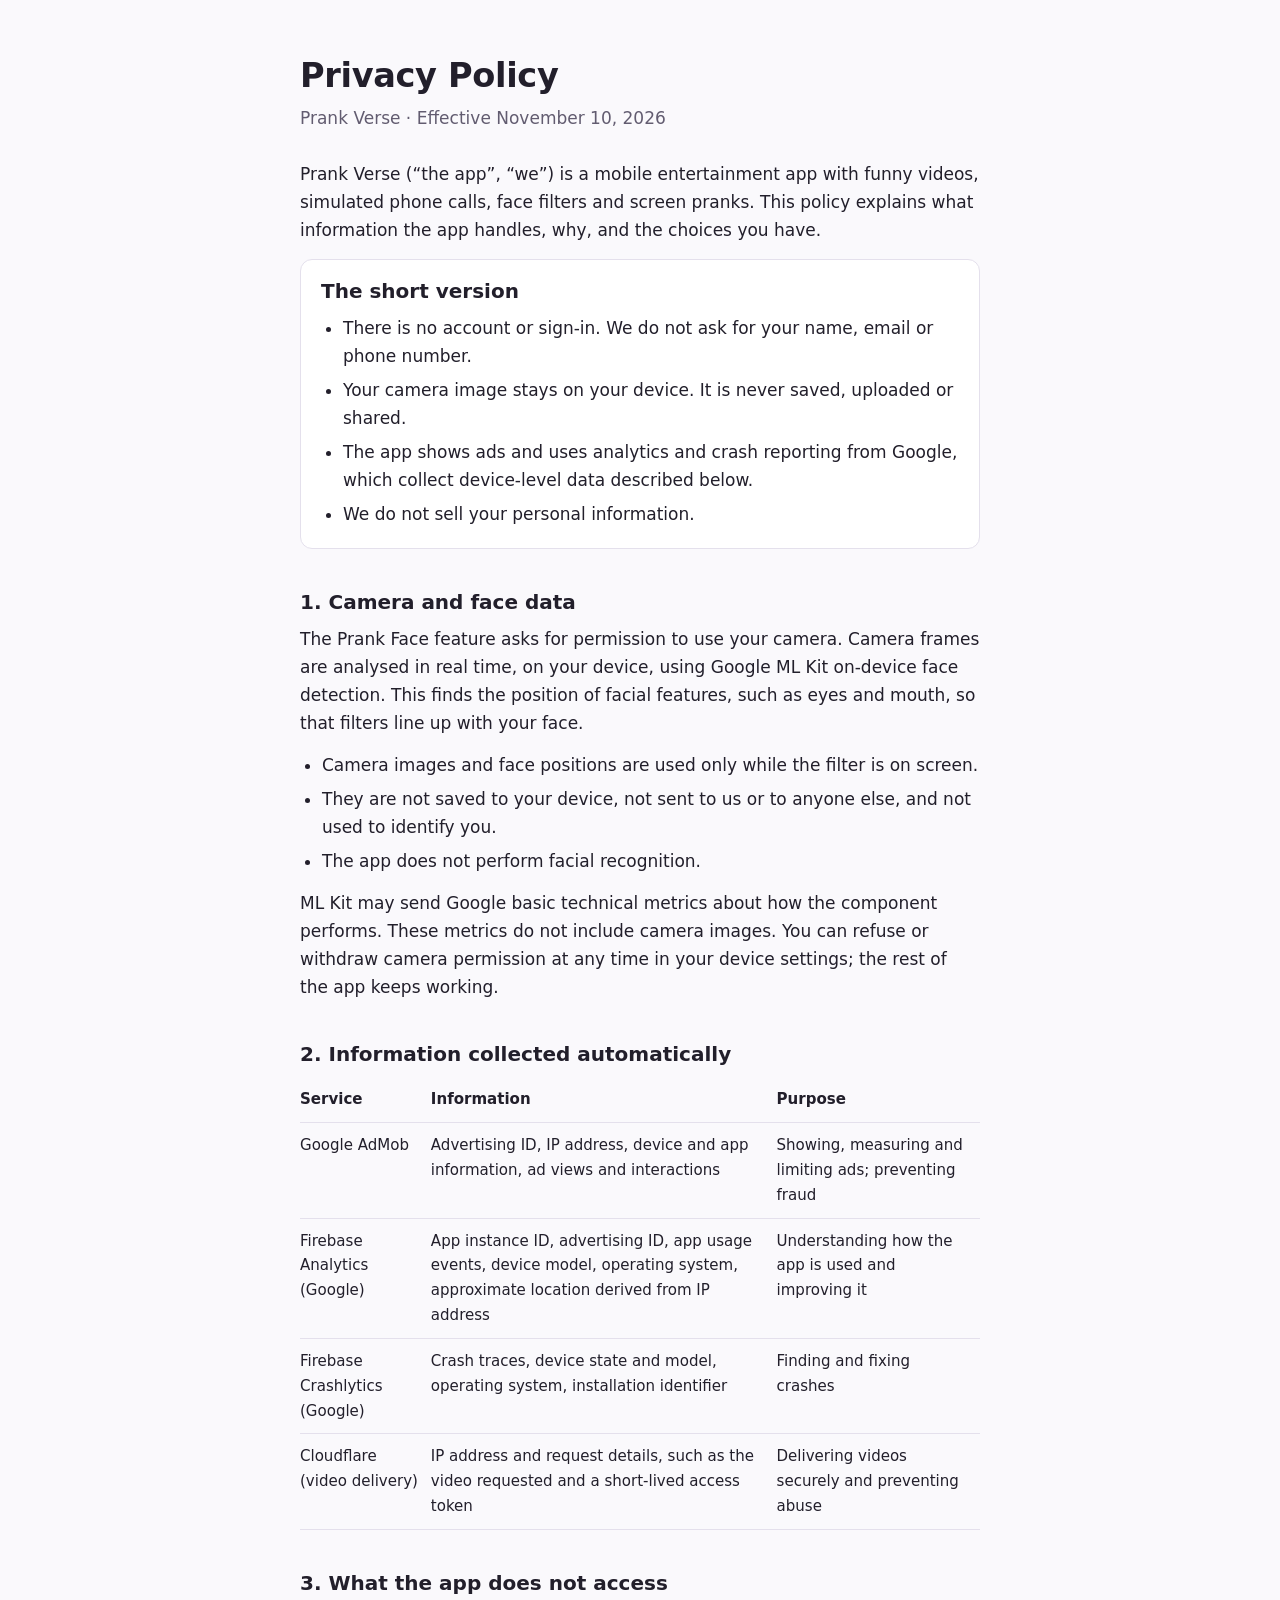
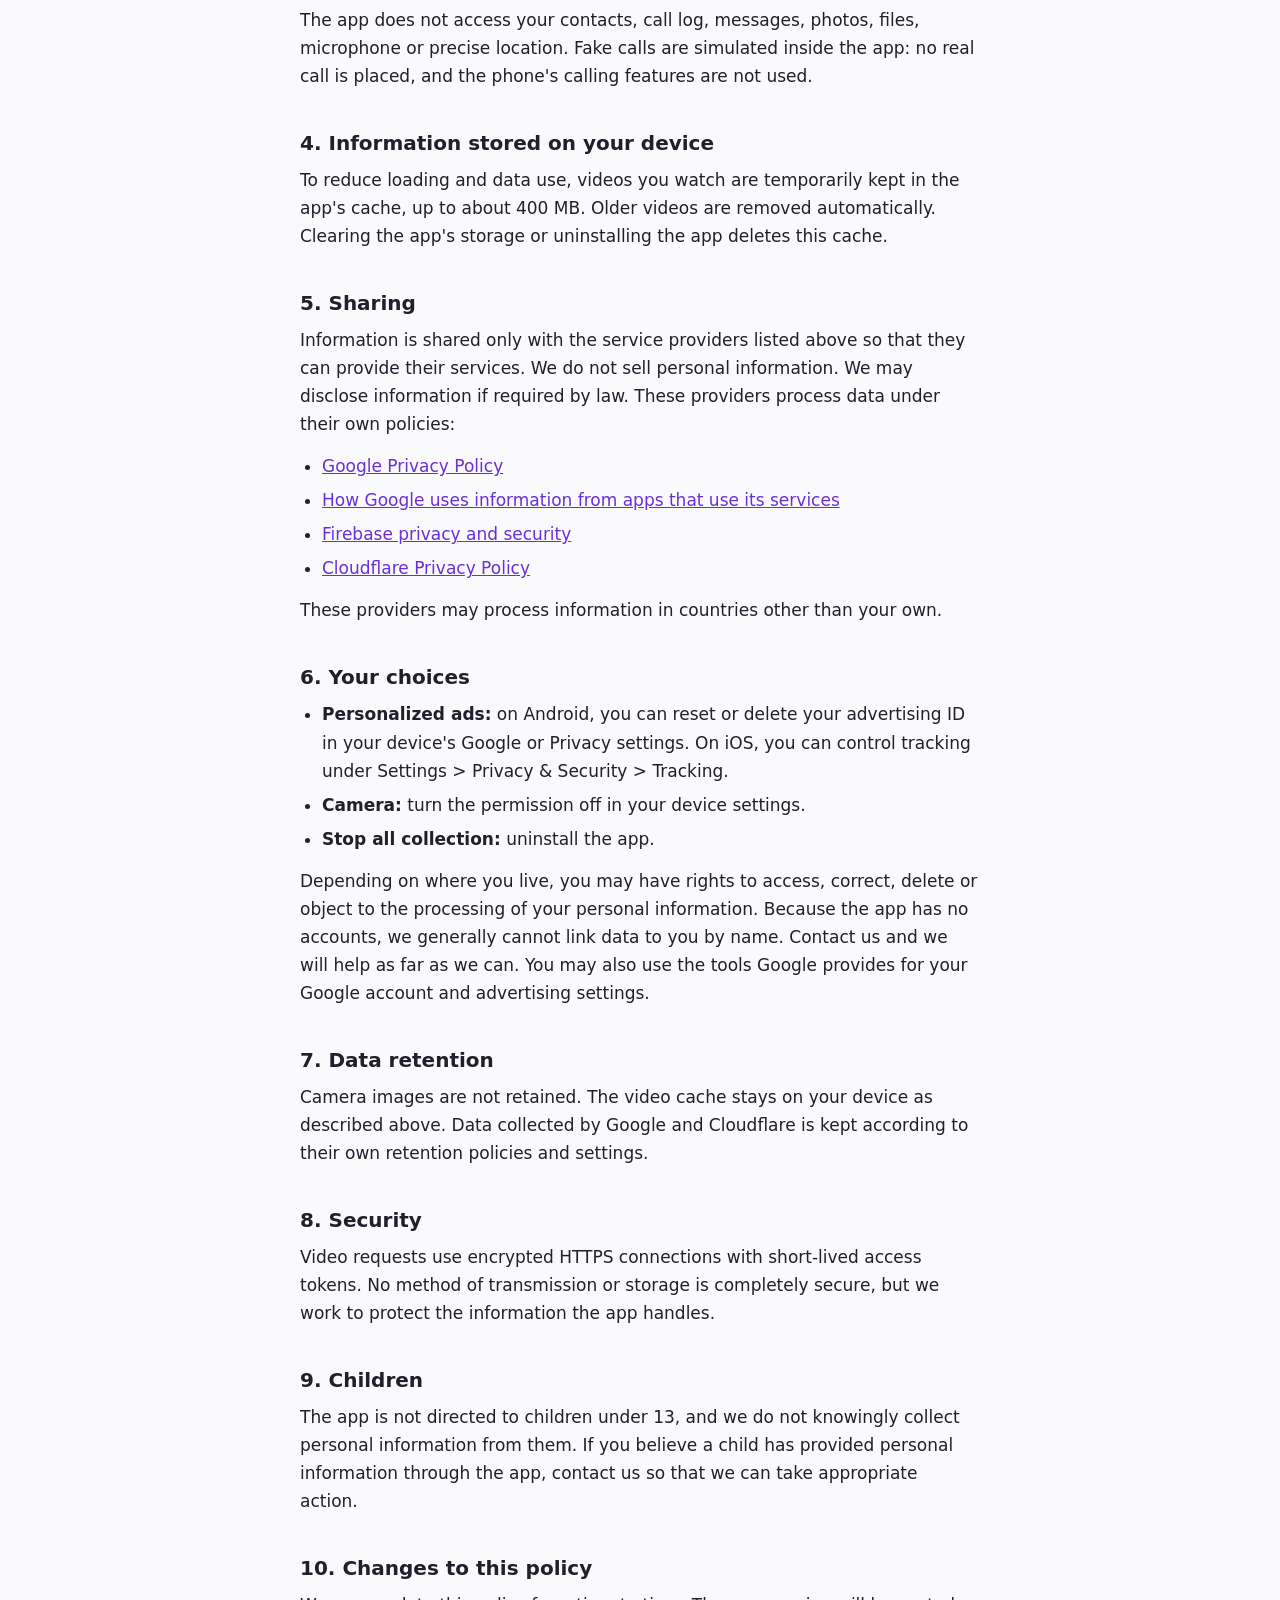
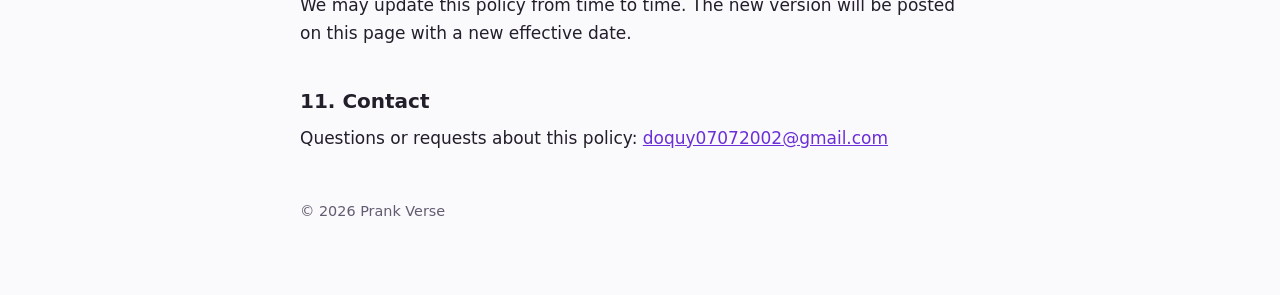
==== index.html @ a8ae4a6a "Add Prank Verse privacy policy page" ====
<!doctype html>
<html lang="en">
<head>
<meta charset="utf-8">
<meta name="viewport" content="width=device-width, initial-scale=1">
<title>Privacy Policy – Prank Verse</title>
<meta name="description" content="How the Prank Verse mobile app handles your information.">
<style>
  :root {
    color-scheme: light dark;
    --bg: #faf9fc;
    --surface: #ffffff;
    --text: #221f2b;
    --muted: #625c70;
    --line: #e4e0ec;
    --accent: #6b2fd6;
  }
  @media (prefers-color-scheme: dark) {
    :root {
      --bg: #12101a;
      --surface: #1b1826;
      --text: #ece9f3;
      --muted: #a9a3b8;
      --line: #322d42;
      --accent: #c3a2ff;
    }
  }
  * { box-sizing: border-box; }
  body {
    margin: 0;
    background: var(--bg);
    color: var(--text);
    font: 17px/1.65 system-ui, -apple-system, "Segoe UI", Roboto, Helvetica, Arial, sans-serif;
  }
  main { max-width: 720px; margin: 0 auto; padding: 56px 20px 72px; }
  h1 { font-size: 2.1rem; line-height: 1.2; margin: 0 0 8px; letter-spacing: -0.01em; }
  h2 { font-size: 1.25rem; line-height: 1.3; margin: 40px 0 10px; }
  h3 { font-size: 1.02rem; margin: 24px 0 4px; }
  p, ul { margin: 0 0 14px; }
  ul { padding-left: 22px; }
  li { margin-bottom: 6px; }
  a { color: var(--accent); overflow-wrap: anywhere; }
  .meta { color: var(--muted); margin-bottom: 28px; }
  .summary {
    background: var(--surface);
    border: 1px solid var(--line);
    border-radius: 12px;
    padding: 18px 20px 6px;
  }
  .summary h2 { margin-top: 0; }
  .table-wrap { overflow-x: auto; }
  table { width: 100%; border-collapse: collapse; font-size: 0.94rem; }
  th, td { text-align: left; vertical-align: top; padding: 10px 12px 10px 0; border-bottom: 1px solid var(--line); }
  th { font-weight: 600; }
  footer { margin-top: 48px; color: var(--muted); font-size: 0.9rem; }
</style>
</head>
<body>
<main>
  <h1>Privacy Policy</h1>
  <p class="meta">Prank Verse &middot; Effective November 10, 2026</p>

  <p>Prank Verse (“the app”, “we”) is a mobile entertainment app with funny videos, simulated phone calls, face filters and screen pranks. This policy explains what information the app handles, why, and the choices you have.</p>

  <section class="summary">
    <h2>The short version</h2>
    <ul>
      <li>There is no account or sign-in. We do not ask for your name, email or phone number.</li>
      <li>Your camera image stays on your device. It is never saved, uploaded or shared.</li>
      <li>The app shows ads and uses analytics and crash reporting from Google, which collect device-level data described below.</li>
      <li>We do not sell your personal information.</li>
    </ul>
  </section>

  <h2>1. Camera and face data</h2>
  <p>The Prank Face feature asks for permission to use your camera. Camera frames are analysed in real time, on your device, using Google ML Kit on-device face detection. This finds the position of facial features, such as eyes and mouth, so that filters line up with your face.</p>
  <ul>
    <li>Camera images and face positions are used only while the filter is on screen.</li>
    <li>They are not saved to your device, not sent to us or to anyone else, and not used to identify you.</li>
    <li>The app does not perform facial recognition.</li>
  </ul>
  <p>ML Kit may send Google basic technical metrics about how the component performs. These metrics do not include camera images. You can refuse or withdraw camera permission at any time in your device settings; the rest of the app keeps working.</p>

  <h2>2. Information collected automatically</h2>
  <div class="table-wrap">
    <table>
      <thead><tr><th>Service</th><th>Information</th><th>Purpose</th></tr></thead>
      <tbody>
        <tr>
          <td>Google AdMob</td>
          <td>Advertising ID, IP address, device and app information, ad views and interactions</td>
          <td>Showing, measuring and limiting ads; preventing fraud</td>
        </tr>
        <tr>
          <td>Firebase Analytics (Google)</td>
          <td>App instance ID, advertising ID, app usage events, device model, operating system, approximate location derived from IP address</td>
          <td>Understanding how the app is used and improving it</td>
        </tr>
        <tr>
          <td>Firebase Crashlytics (Google)</td>
          <td>Crash traces, device state and model, operating system, installation identifier</td>
          <td>Finding and fixing crashes</td>
        </tr>
        <tr>
          <td>Cloudflare (video delivery)</td>
          <td>IP address and request details, such as the video requested and a short-lived access token</td>
          <td>Delivering videos securely and preventing abuse</td>
        </tr>
      </tbody>
    </table>
  </div>

  <h2>3. What the app does not access</h2>
  <p>The app does not access your contacts, call log, messages, photos, files, microphone or precise location. Fake calls are simulated inside the app: no real call is placed, and the phone's calling features are not used.</p>

  <h2>4. Information stored on your device</h2>
  <p>To reduce loading and data use, videos you watch are temporarily kept in the app's cache, up to about 400 MB. Older videos are removed automatically. Clearing the app's storage or uninstalling the app deletes this cache.</p>

  <h2>5. Sharing</h2>
  <p>Information is shared only with the service providers listed above so that they can provide their services. We do not sell personal information. We may disclose information if required by law. These providers process data under their own policies:</p>
  <ul>
    <li><a href="https://policies.google.com/privacy">Google Privacy Policy</a></li>
    <li><a href="https://policies.google.com/technologies/partner-sites">How Google uses information from apps that use its services</a></li>
    <li><a href="https://firebase.google.com/support/privacy">Firebase privacy and security</a></li>
    <li><a href="https://www.cloudflare.com/privacypolicy/">Cloudflare Privacy Policy</a></li>
  </ul>
  <p>These providers may process information in countries other than your own.</p>

  <h2>6. Your choices</h2>
  <ul>
    <li><strong>Personalized ads:</strong> on Android, you can reset or delete your advertising ID in your device's Google or Privacy settings. On iOS, you can control tracking under Settings &gt; Privacy &amp; Security &gt; Tracking.</li>
    <li><strong>Camera:</strong> turn the permission off in your device settings.</li>
    <li><strong>Stop all collection:</strong> uninstall the app.</li>
  </ul>
  <p>Depending on where you live, you may have rights to access, correct, delete or object to the processing of your personal information. Because the app has no accounts, we generally cannot link data to you by name. Contact us and we will help as far as we can. You may also use the tools Google provides for your Google account and advertising settings.</p>

  <h2>7. Data retention</h2>
  <p>Camera images are not retained. The video cache stays on your device as described above. Data collected by Google and Cloudflare is kept according to their own retention policies and settings.</p>

  <h2>8. Security</h2>
  <p>Video requests use encrypted HTTPS connections with short-lived access tokens. No method of transmission or storage is completely secure, but we work to protect the information the app handles.</p>

  <h2>9. Children</h2>
  <p>The app is not directed to children under 13, and we do not knowingly collect personal information from them. If you believe a child has provided personal information through the app, contact us so that we can take appropriate action.</p>

  <h2>10. Changes to this policy</h2>
  <p>We may update this policy from time to time. The new version will be posted on this page with a new effective date.</p>

  <h2>11. Contact</h2>
  <p>Questions or requests about this policy: <a href="mailto:doquy07072002@gmail.com">doquy07072002@gmail.com</a></p>

  <footer>&copy; 2026 Prank Verse</footer>
</main>
</body>
</html>
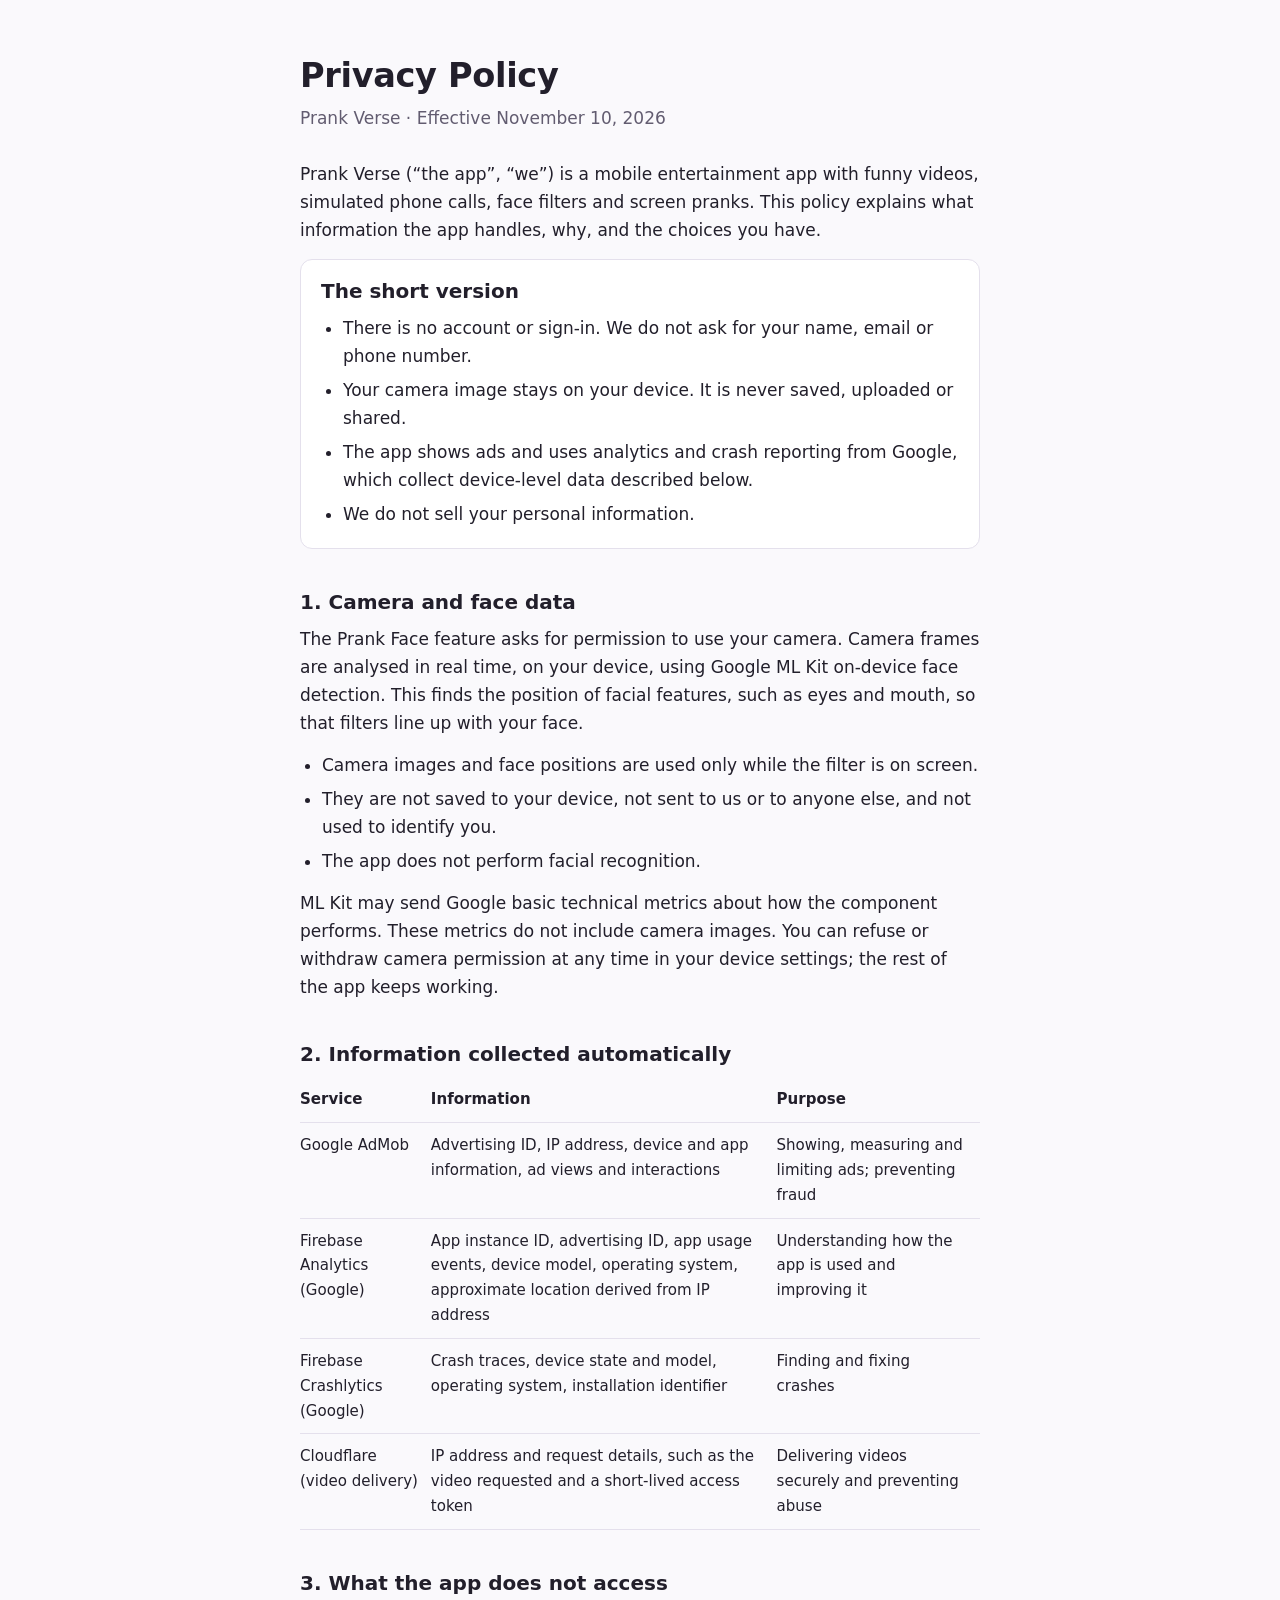
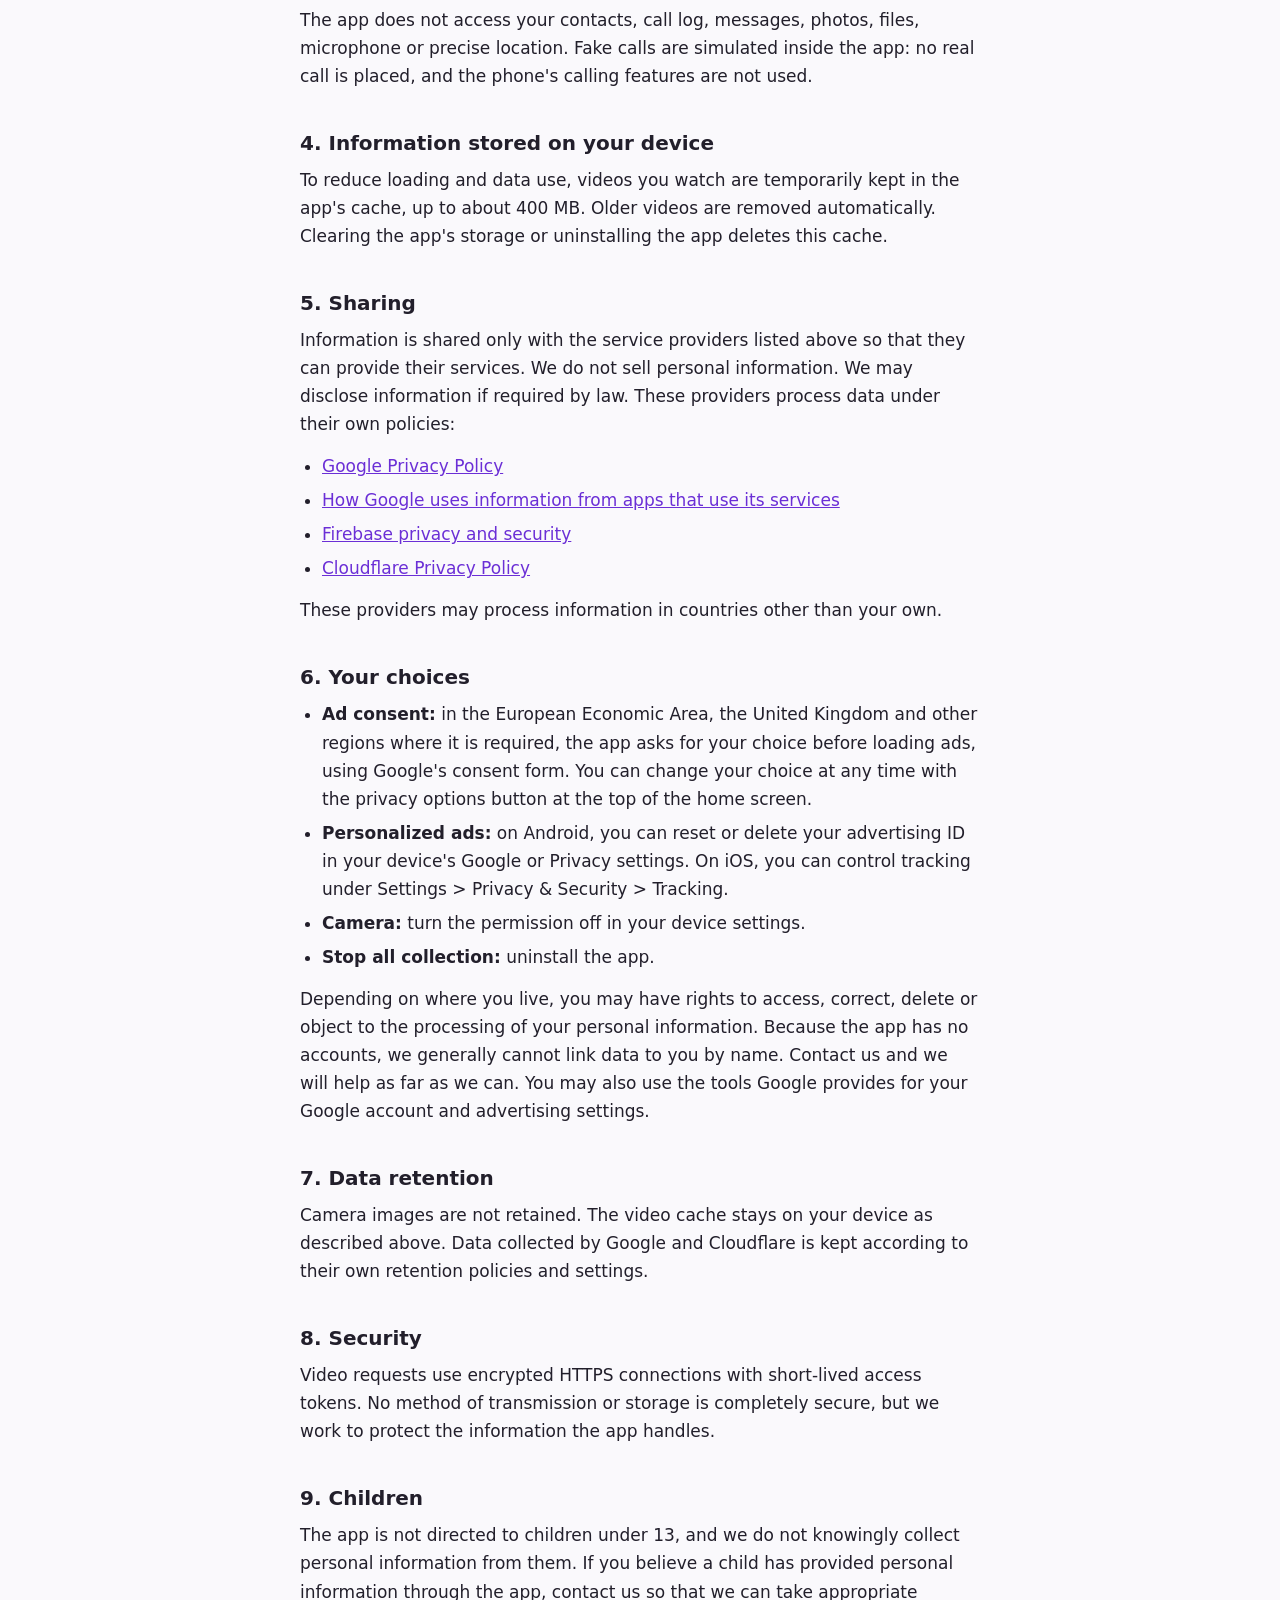
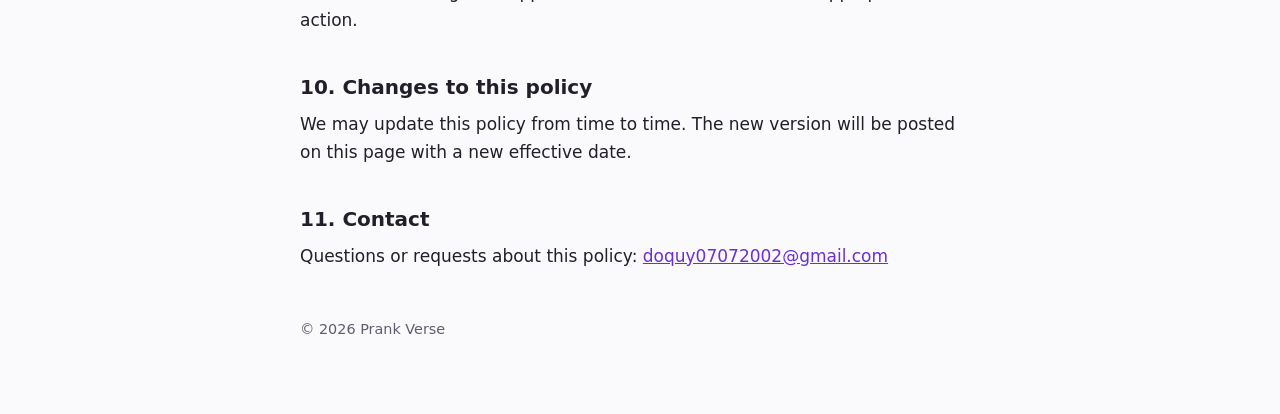
==== commit 6262d914: "Describe the ad consent choice" ====
--- a/index.html
+++ b/index.html
@@ -128,6 +128,7 @@
 
   <h2>6. Your choices</h2>
   <ul>
+    <li><strong>Ad consent:</strong> in the European Economic Area, the United Kingdom and other regions where it is required, the app asks for your choice before loading ads, using Google's consent form. You can change your choice at any time with the privacy options button at the top of the home screen.</li>
     <li><strong>Personalized ads:</strong> on Android, you can reset or delete your advertising ID in your device's Google or Privacy settings. On iOS, you can control tracking under Settings &gt; Privacy &amp; Security &gt; Tracking.</li>
     <li><strong>Camera:</strong> turn the permission off in your device settings.</li>
     <li><strong>Stop all collection:</strong> uninstall the app.</li>
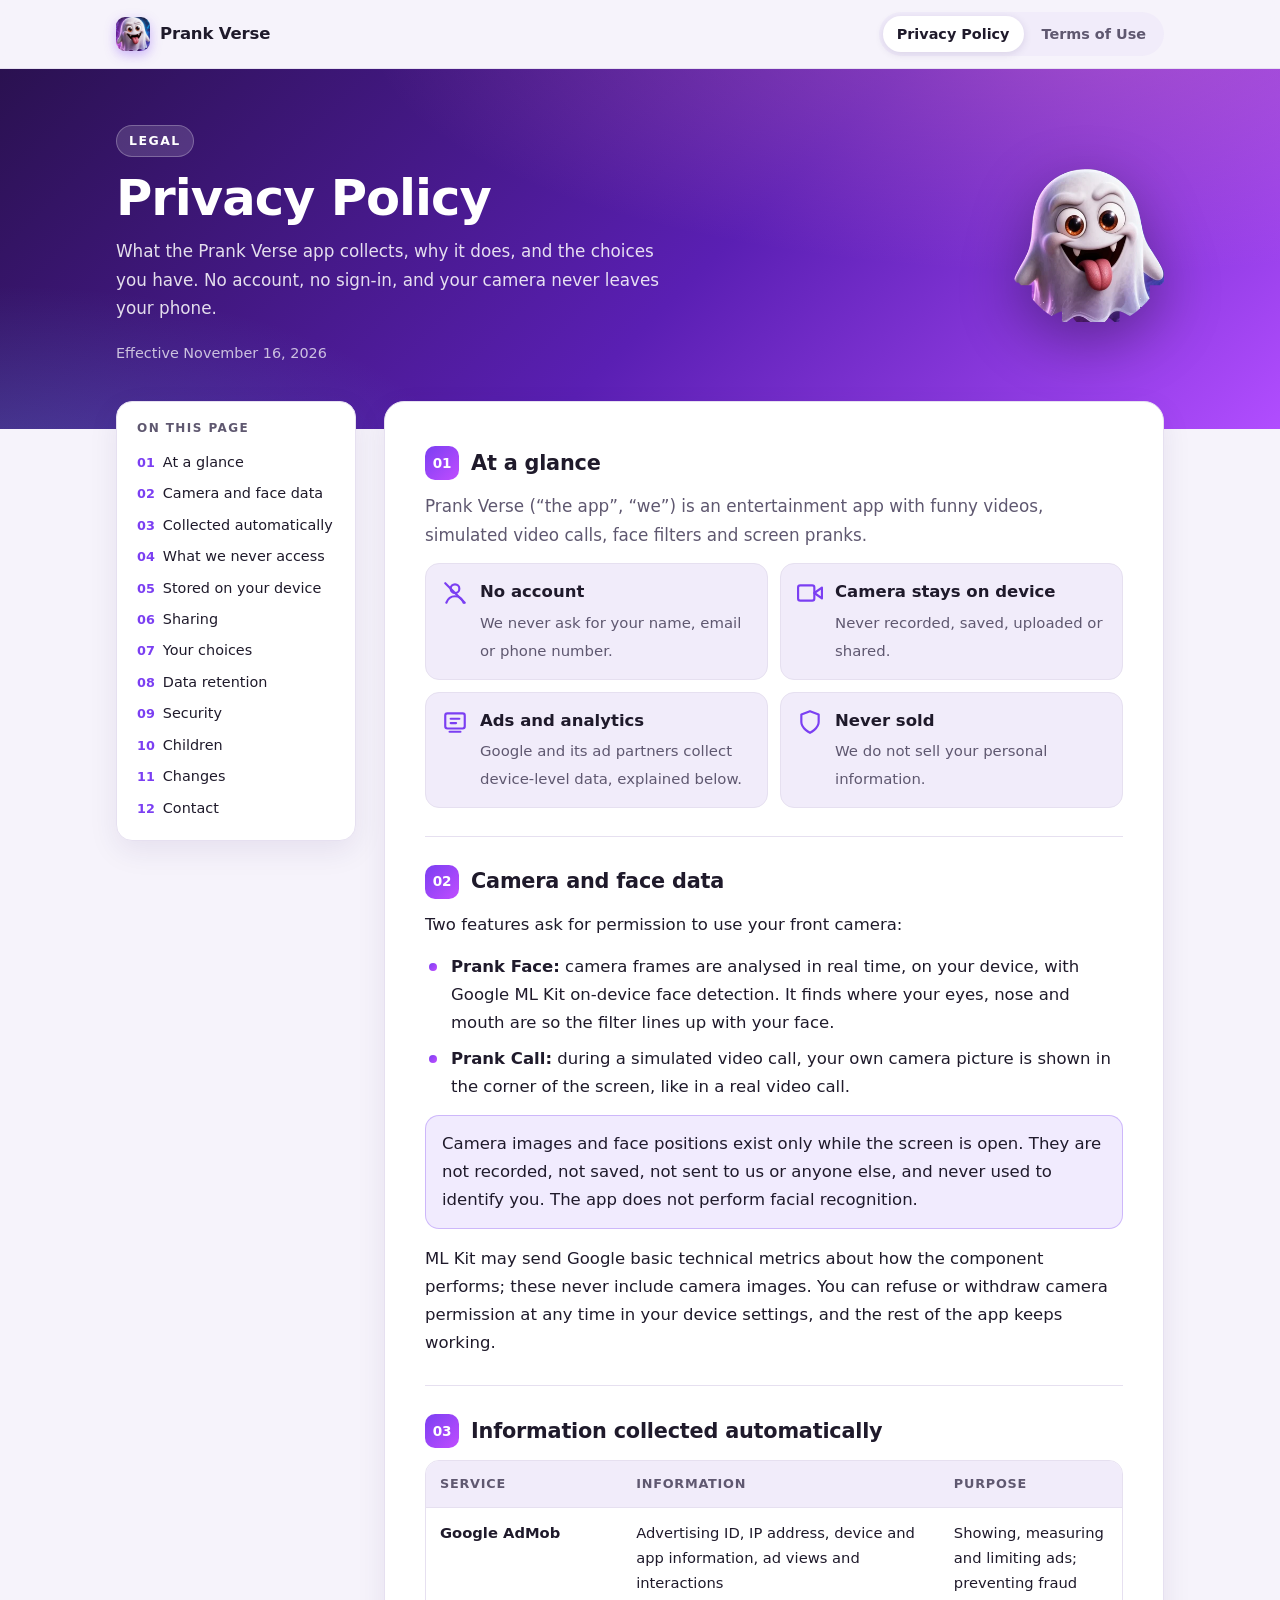
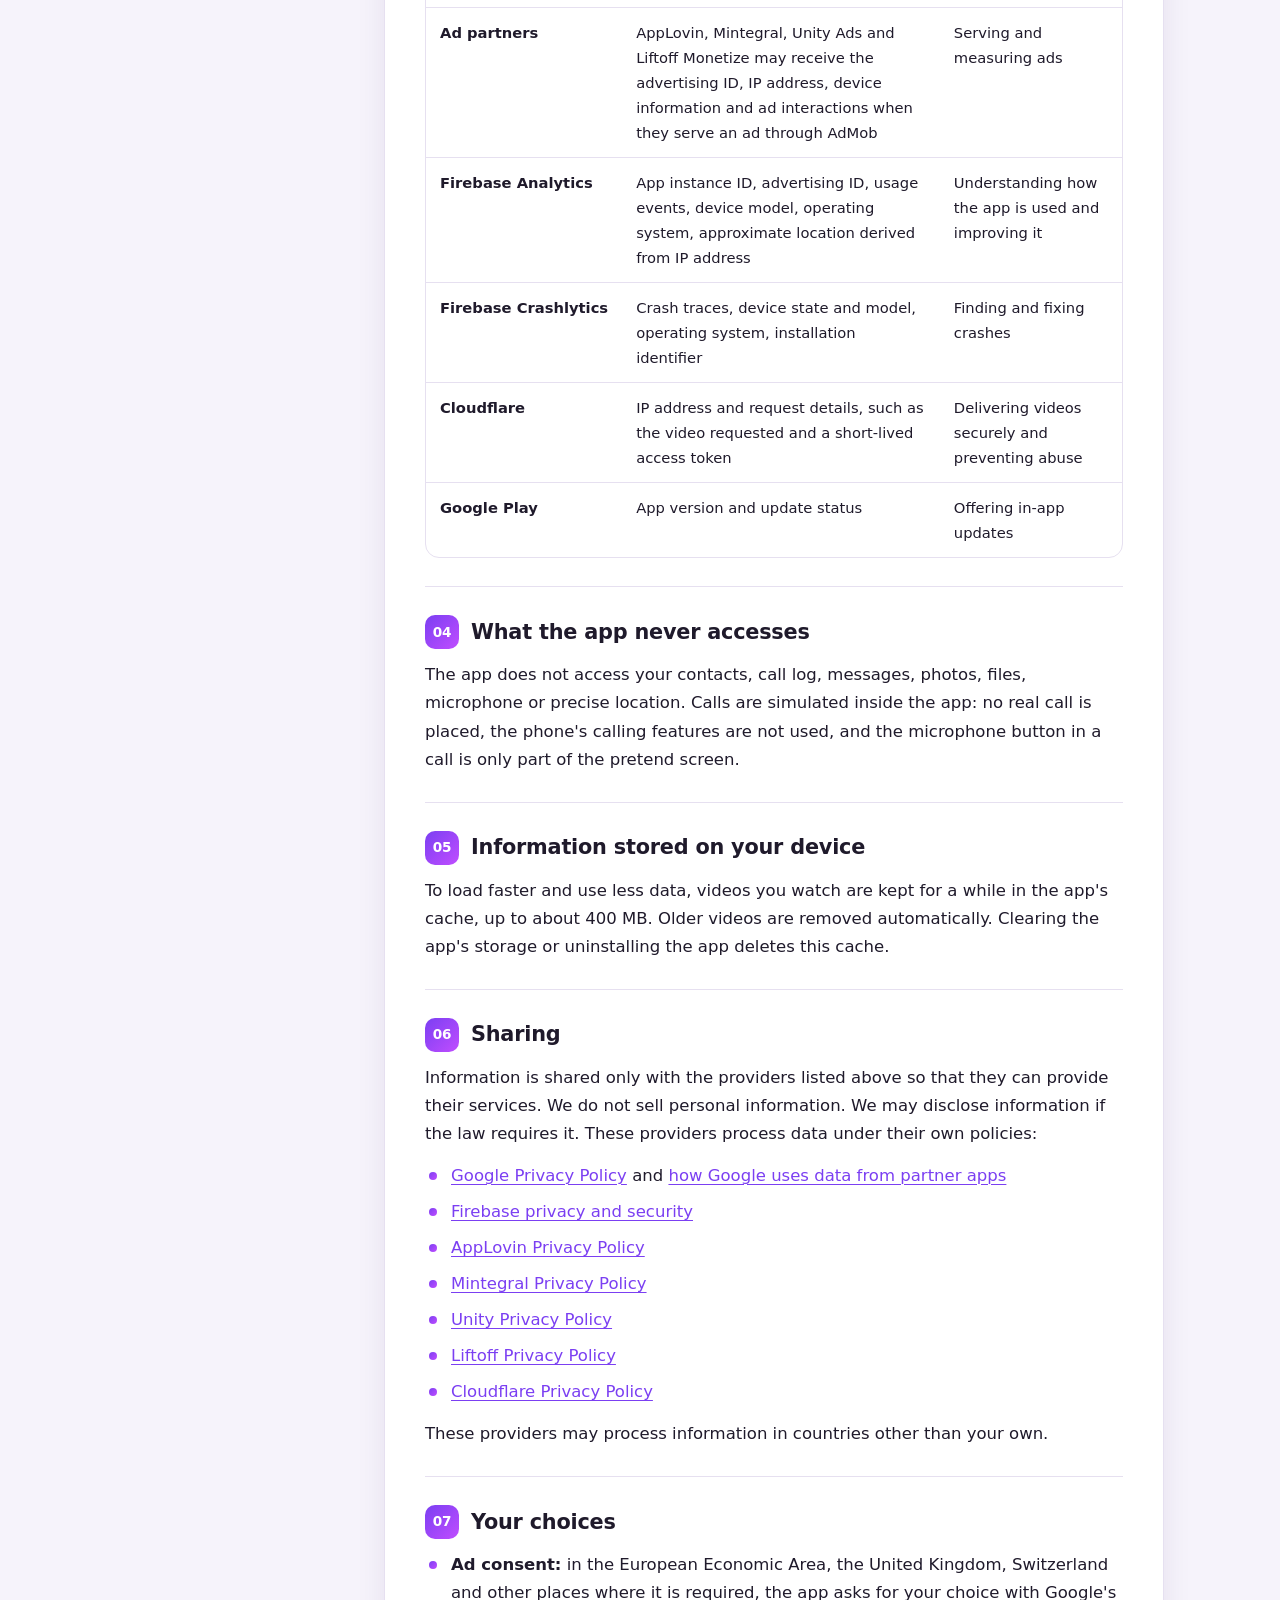
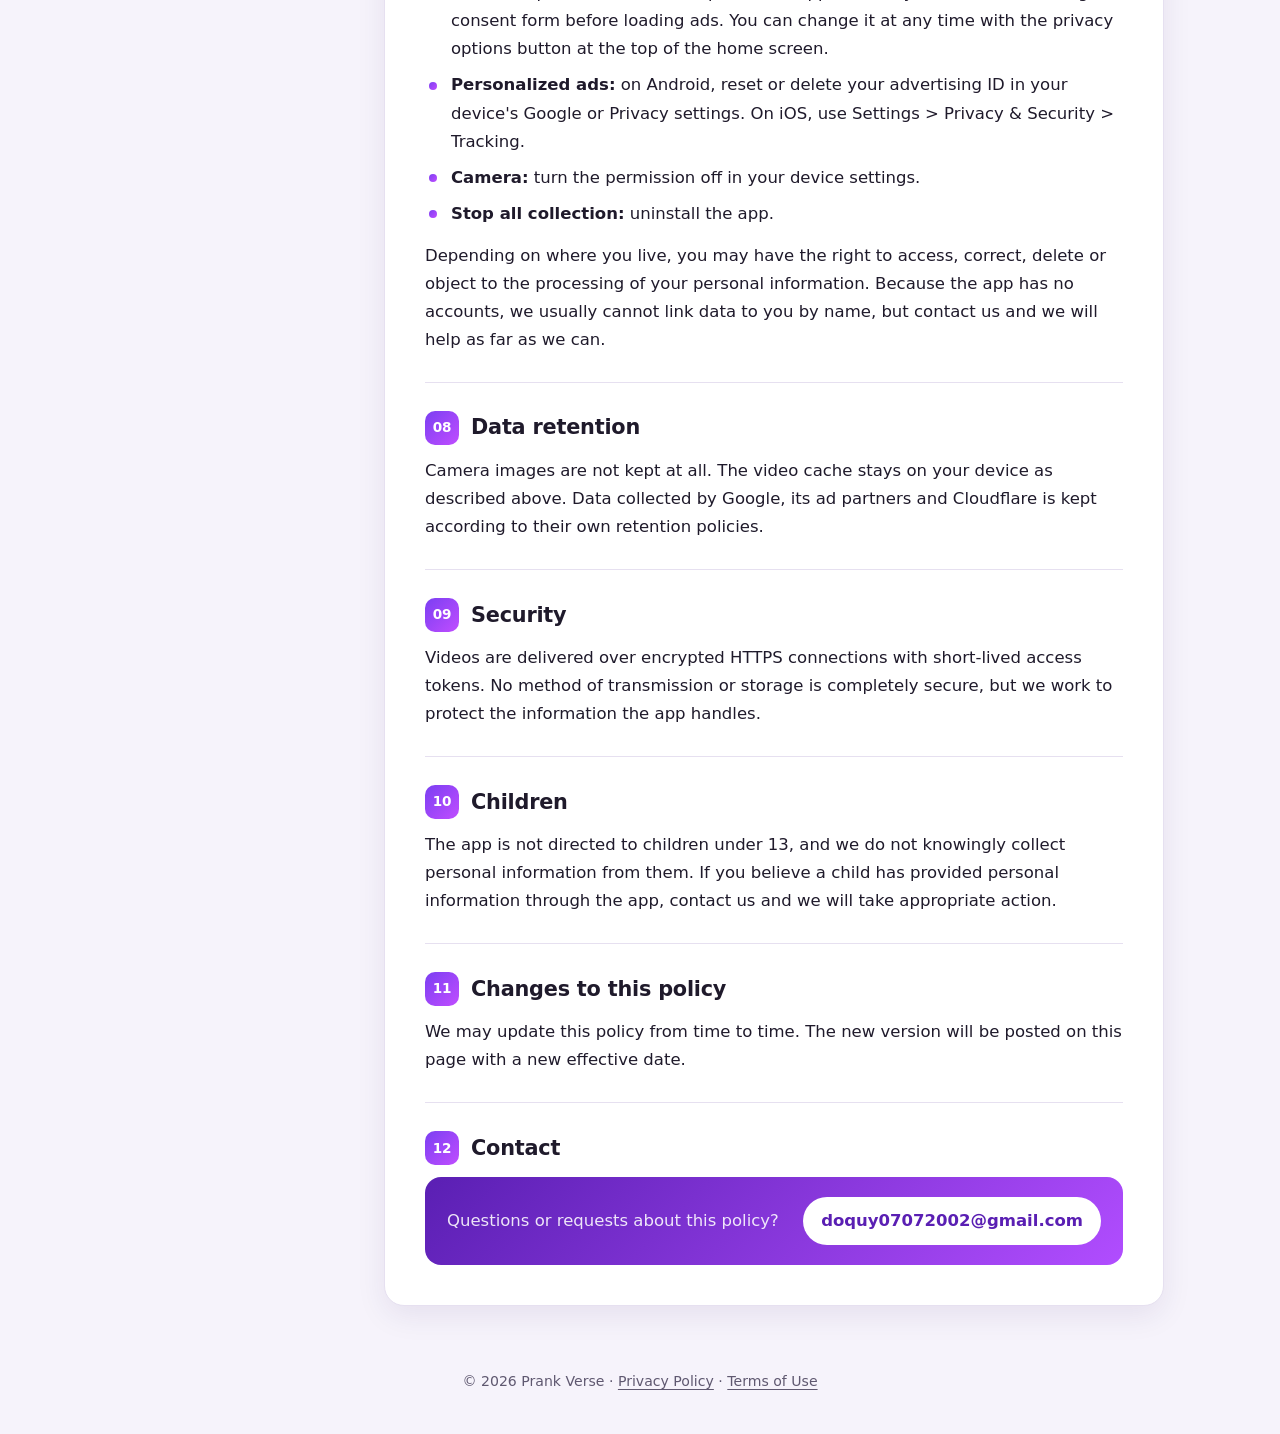
==== commit ae72bb0c: "Redesign the privacy policy, add terms of use, list the ad partners and the video-call camera" ====
--- a/index.html
+++ b/index.html
@@ -5,152 +5,195 @@
 <meta name="viewport" content="width=device-width, initial-scale=1">
 <title>Privacy Policy – Prank Verse</title>
 <meta name="description" content="How the Prank Verse mobile app handles your information.">
-<style>
-  :root {
-    color-scheme: light dark;
-    --bg: #faf9fc;
-    --surface: #ffffff;
-    --text: #221f2b;
-    --muted: #625c70;
-    --line: #e4e0ec;
-    --accent: #6b2fd6;
-  }
-  @media (prefers-color-scheme: dark) {
-    :root {
-      --bg: #12101a;
-      --surface: #1b1826;
-      --text: #ece9f3;
-      --muted: #a9a3b8;
-      --line: #322d42;
-      --accent: #c3a2ff;
-    }
-  }
-  * { box-sizing: border-box; }
-  body {
-    margin: 0;
-    background: var(--bg);
-    color: var(--text);
-    font: 17px/1.65 system-ui, -apple-system, "Segoe UI", Roboto, Helvetica, Arial, sans-serif;
-  }
-  main { max-width: 720px; margin: 0 auto; padding: 56px 20px 72px; }
-  h1 { font-size: 2.1rem; line-height: 1.2; margin: 0 0 8px; letter-spacing: -0.01em; }
-  h2 { font-size: 1.25rem; line-height: 1.3; margin: 40px 0 10px; }
-  h3 { font-size: 1.02rem; margin: 24px 0 4px; }
-  p, ul { margin: 0 0 14px; }
-  ul { padding-left: 22px; }
-  li { margin-bottom: 6px; }
-  a { color: var(--accent); overflow-wrap: anywhere; }
-  .meta { color: var(--muted); margin-bottom: 28px; }
-  .summary {
-    background: var(--surface);
-    border: 1px solid var(--line);
-    border-radius: 12px;
-    padding: 18px 20px 6px;
-  }
-  .summary h2 { margin-top: 0; }
-  .table-wrap { overflow-x: auto; }
-  table { width: 100%; border-collapse: collapse; font-size: 0.94rem; }
-  th, td { text-align: left; vertical-align: top; padding: 10px 12px 10px 0; border-bottom: 1px solid var(--line); }
-  th { font-weight: 600; }
-  footer { margin-top: 48px; color: var(--muted); font-size: 0.9rem; }
-</style>
+<link rel="icon" href="assets/icon.png">
+<link rel="stylesheet" href="assets/style.css">
 </head>
 <body>
-<main>
-  <h1>Privacy Policy</h1>
-  <p class="meta">Prank Verse &middot; Effective November 10, 2026</p>
+<header class="topbar">
+  <div class="topbar-inner">
+    <a class="brand" href="./"><img src="assets/icon.png" alt=""><span>Prank Verse</span></a>
+    <nav class="tabs" aria-label="Legal pages">
+      <a href="./" aria-current="page">Privacy Policy</a>
+      <a href="terms.html">Terms of Use</a>
+    </nav>
+  </div>
+</header>
 
-  <p>Prank Verse (“the app”, “we”) is a mobile entertainment app with funny videos, simulated phone calls, face filters and screen pranks. This policy explains what information the app handles, why, and the choices you have.</p>
+<div class="hero">
+  <div class="hero-inner">
+    <div>
+      <span class="eyebrow">Legal</span>
+      <h1>Privacy Policy</h1>
+      <p>What the Prank Verse app collects, why it does, and the choices you have. No account, no sign-in, and your camera never leaves your phone.</p>
+      <p class="dates">Effective November 16, 2026</p>
+    </div>
+    <img class="ghost" src="assets/ghost.webp" alt="" width="150" height="153">
+  </div>
+</div>
 
-  <section class="summary">
-    <h2>The short version</h2>
-    <ul>
-      <li>There is no account or sign-in. We do not ask for your name, email or phone number.</li>
-      <li>Your camera image stays on your device. It is never saved, uploaded or shared.</li>
-      <li>The app shows ads and uses analytics and crash reporting from Google, which collect device-level data described below.</li>
-      <li>We do not sell your personal information.</li>
-    </ul>
-  </section>
+<div class="layout">
+  <aside class="toc">
+    <h2>On this page</h2>
+    <ol>
+      <li><a href="#glance">At a glance</a></li>
+      <li><a href="#camera">Camera and face data</a></li>
+      <li><a href="#automatic">Collected automatically</a></li>
+      <li><a href="#not-accessed">What we never access</a></li>
+      <li><a href="#device">Stored on your device</a></li>
+      <li><a href="#sharing">Sharing</a></li>
+      <li><a href="#choices">Your choices</a></li>
+      <li><a href="#retention">Data retention</a></li>
+      <li><a href="#security">Security</a></li>
+      <li><a href="#children">Children</a></li>
+      <li><a href="#changes">Changes</a></li>
+      <li><a href="#contact">Contact</a></li>
+    </ol>
+  </aside>
 
-  <h2>1. Camera and face data</h2>
-  <p>The Prank Face feature asks for permission to use your camera. Camera frames are analysed in real time, on your device, using Google ML Kit on-device face detection. This finds the position of facial features, such as eyes and mouth, so that filters line up with your face.</p>
-  <ul>
-    <li>Camera images and face positions are used only while the filter is on screen.</li>
-    <li>They are not saved to your device, not sent to us or to anyone else, and not used to identify you.</li>
-    <li>The app does not perform facial recognition.</li>
-  </ul>
-  <p>ML Kit may send Google basic technical metrics about how the component performs. These metrics do not include camera images. You can refuse or withdraw camera permission at any time in your device settings; the rest of the app keeps working.</p>
+  <main class="content">
+    <section id="glance">
+      <h2><span class="num">01</span>At a glance</h2>
+      <p class="lead">Prank Verse (“the app”, “we”) is an entertainment app with funny videos, simulated video calls, face filters and screen pranks.</p>
+      <div class="glance">
+        <div class="card">
+          <svg viewBox="0 0 24 24" fill="none" stroke="currentColor" stroke-width="2" stroke-linecap="round" stroke-linejoin="round" aria-hidden="true"><circle cx="12" cy="8" r="4"/><path d="M4 21c1.5-4 4.5-6 8-6s6.5 2 8 6"/><path d="M3 3l18 18"/></svg>
+          <div><strong>No account</strong><span>We never ask for your name, email or phone number.</span></div>
+        </div>
+        <div class="card">
+          <svg viewBox="0 0 24 24" fill="none" stroke="currentColor" stroke-width="2" stroke-linecap="round" stroke-linejoin="round" aria-hidden="true"><path d="M23 7l-7 5 7 5V7z"/><rect x="1" y="5" width="15" height="14" rx="2"/></svg>
+          <div><strong>Camera stays on device</strong><span>Never recorded, saved, uploaded or shared.</span></div>
+        </div>
+        <div class="card">
+          <svg viewBox="0 0 24 24" fill="none" stroke="currentColor" stroke-width="2" stroke-linecap="round" stroke-linejoin="round" aria-hidden="true"><rect x="3" y="4" width="18" height="14" rx="2"/><path d="M7 21h10"/><path d="M8 9h8M8 13h5"/></svg>
+          <div><strong>Ads and analytics</strong><span>Google and its ad partners collect device-level data, explained below.</span></div>
+        </div>
+        <div class="card">
+          <svg viewBox="0 0 24 24" fill="none" stroke="currentColor" stroke-width="2" stroke-linecap="round" stroke-linejoin="round" aria-hidden="true"><path d="M12 22s8-4 8-10V5l-8-3-8 3v7c0 6 8 10 8 10z"/></svg>
+          <div><strong>Never sold</strong><span>We do not sell your personal information.</span></div>
+        </div>
+      </div>
+    </section>
 
-  <h2>2. Information collected automatically</h2>
-  <div class="table-wrap">
-    <table>
-      <thead><tr><th>Service</th><th>Information</th><th>Purpose</th></tr></thead>
-      <tbody>
-        <tr>
-          <td>Google AdMob</td>
-          <td>Advertising ID, IP address, device and app information, ad views and interactions</td>
-          <td>Showing, measuring and limiting ads; preventing fraud</td>
-        </tr>
-        <tr>
-          <td>Firebase Analytics (Google)</td>
-          <td>App instance ID, advertising ID, app usage events, device model, operating system, approximate location derived from IP address</td>
-          <td>Understanding how the app is used and improving it</td>
-        </tr>
-        <tr>
-          <td>Firebase Crashlytics (Google)</td>
-          <td>Crash traces, device state and model, operating system, installation identifier</td>
-          <td>Finding and fixing crashes</td>
-        </tr>
-        <tr>
-          <td>Cloudflare (video delivery)</td>
-          <td>IP address and request details, such as the video requested and a short-lived access token</td>
-          <td>Delivering videos securely and preventing abuse</td>
-        </tr>
-      </tbody>
-    </table>
-  </div>
+    <section id="camera">
+      <h2><span class="num">02</span>Camera and face data</h2>
+      <p>Two features ask for permission to use your front camera:</p>
+      <ul>
+        <li><strong>Prank Face:</strong> camera frames are analysed in real time, on your device, with Google ML Kit on-device face detection. It finds where your eyes, nose and mouth are so the filter lines up with your face.</li>
+        <li><strong>Prank Call:</strong> during a simulated video call, your own camera picture is shown in the corner of the screen, like in a real video call.</li>
+      </ul>
+      <div class="callout">
+        <p>Camera images and face positions exist only while the screen is open. They are not recorded, not saved, not sent to us or anyone else, and never used to identify you. The app does not perform facial recognition.</p>
+      </div>
+      <p>ML Kit may send Google basic technical metrics about how the component performs; these never include camera images. You can refuse or withdraw camera permission at any time in your device settings, and the rest of the app keeps working.</p>
+    </section>
 
-  <h2>3. What the app does not access</h2>
-  <p>The app does not access your contacts, call log, messages, photos, files, microphone or precise location. Fake calls are simulated inside the app: no real call is placed, and the phone's calling features are not used.</p>
+    <section id="automatic">
+      <h2><span class="num">03</span>Information collected automatically</h2>
+      <div class="table-wrap">
+        <table>
+          <thead><tr><th>Service</th><th>Information</th><th>Purpose</th></tr></thead>
+          <tbody>
+            <tr>
+              <td data-label="Service">Google AdMob</td>
+              <td data-label="Information">Advertising ID, IP address, device and app information, ad views and interactions</td>
+              <td data-label="Purpose">Showing, measuring and limiting ads; preventing fraud</td>
+            </tr>
+            <tr>
+              <td data-label="Service">Ad partners</td>
+              <td data-label="Information">AppLovin, Mintegral, Unity Ads and Liftoff Monetize may receive the advertising ID, IP address, device information and ad interactions when they serve an ad through AdMob</td>
+              <td data-label="Purpose">Serving and measuring ads</td>
+            </tr>
+            <tr>
+              <td data-label="Service">Firebase Analytics</td>
+              <td data-label="Information">App instance ID, advertising ID, usage events, device model, operating system, approximate location derived from IP address</td>
+              <td data-label="Purpose">Understanding how the app is used and improving it</td>
+            </tr>
+            <tr>
+              <td data-label="Service">Firebase Crashlytics</td>
+              <td data-label="Information">Crash traces, device state and model, operating system, installation identifier</td>
+              <td data-label="Purpose">Finding and fixing crashes</td>
+            </tr>
+            <tr>
+              <td data-label="Service">Cloudflare</td>
+              <td data-label="Information">IP address and request details, such as the video requested and a short-lived access token</td>
+              <td data-label="Purpose">Delivering videos securely and preventing abuse</td>
+            </tr>
+            <tr>
+              <td data-label="Service">Google Play</td>
+              <td data-label="Information">App version and update status</td>
+              <td data-label="Purpose">Offering in-app updates</td>
+            </tr>
+          </tbody>
+        </table>
+      </div>
+    </section>
 
-  <h2>4. Information stored on your device</h2>
-  <p>To reduce loading and data use, videos you watch are temporarily kept in the app's cache, up to about 400 MB. Older videos are removed automatically. Clearing the app's storage or uninstalling the app deletes this cache.</p>
+    <section id="not-accessed">
+      <h2><span class="num">04</span>What the app never accesses</h2>
+      <p>The app does not access your contacts, call log, messages, photos, files, microphone or precise location. Calls are simulated inside the app: no real call is placed, the phone's calling features are not used, and the microphone button in a call is only part of the pretend screen.</p>
+    </section>
 
-  <h2>5. Sharing</h2>
-  <p>Information is shared only with the service providers listed above so that they can provide their services. We do not sell personal information. We may disclose information if required by law. These providers process data under their own policies:</p>
-  <ul>
-    <li><a href="https://policies.google.com/privacy">Google Privacy Policy</a></li>
-    <li><a href="https://policies.google.com/technologies/partner-sites">How Google uses information from apps that use its services</a></li>
-    <li><a href="https://firebase.google.com/support/privacy">Firebase privacy and security</a></li>
-    <li><a href="https://www.cloudflare.com/privacypolicy/">Cloudflare Privacy Policy</a></li>
-  </ul>
-  <p>These providers may process information in countries other than your own.</p>
+    <section id="device">
+      <h2><span class="num">05</span>Information stored on your device</h2>
+      <p>To load faster and use less data, videos you watch are kept for a while in the app's cache, up to about 400 MB. Older videos are removed automatically. Clearing the app's storage or uninstalling the app deletes this cache.</p>
+    </section>
 
-  <h2>6. Your choices</h2>
-  <ul>
-    <li><strong>Ad consent:</strong> in the European Economic Area, the United Kingdom and other regions where it is required, the app asks for your choice before loading ads, using Google's consent form. You can change your choice at any time with the privacy options button at the top of the home screen.</li>
-    <li><strong>Personalized ads:</strong> on Android, you can reset or delete your advertising ID in your device's Google or Privacy settings. On iOS, you can control tracking under Settings &gt; Privacy &amp; Security &gt; Tracking.</li>
-    <li><strong>Camera:</strong> turn the permission off in your device settings.</li>
-    <li><strong>Stop all collection:</strong> uninstall the app.</li>
-  </ul>
-  <p>Depending on where you live, you may have rights to access, correct, delete or object to the processing of your personal information. Because the app has no accounts, we generally cannot link data to you by name. Contact us and we will help as far as we can. You may also use the tools Google provides for your Google account and advertising settings.</p>
+    <section id="sharing">
+      <h2><span class="num">06</span>Sharing</h2>
+      <p>Information is shared only with the providers listed above so that they can provide their services. We do not sell personal information. We may disclose information if the law requires it. These providers process data under their own policies:</p>
+      <ul>
+        <li><a href="https://policies.google.com/privacy">Google Privacy Policy</a> and <a href="https://policies.google.com/technologies/partner-sites">how Google uses data from partner apps</a></li>
+        <li><a href="https://firebase.google.com/support/privacy">Firebase privacy and security</a></li>
+        <li><a href="https://www.applovin.com/privacy/">AppLovin Privacy Policy</a></li>
+        <li><a href="https://www.mintegral.com/en/privacy">Mintegral Privacy Policy</a></li>
+        <li><a href="https://unity.com/legal/game-player-and-app-user-privacy-policy">Unity Privacy Policy</a></li>
+        <li><a href="https://liftoff.io/privacy-policy/">Liftoff Privacy Policy</a></li>
+        <li><a href="https://www.cloudflare.com/privacypolicy/">Cloudflare Privacy Policy</a></li>
+      </ul>
+      <p>These providers may process information in countries other than your own.</p>
+    </section>
 
-  <h2>7. Data retention</h2>
-  <p>Camera images are not retained. The video cache stays on your device as described above. Data collected by Google and Cloudflare is kept according to their own retention policies and settings.</p>
+    <section id="choices">
+      <h2><span class="num">07</span>Your choices</h2>
+      <ul>
+        <li><strong>Ad consent:</strong> in the European Economic Area, the United Kingdom, Switzerland and other places where it is required, the app asks for your choice with Google's consent form before loading ads. You can change it at any time with the privacy options button at the top of the home screen.</li>
+        <li><strong>Personalized ads:</strong> on Android, reset or delete your advertising ID in your device's Google or Privacy settings. On iOS, use Settings &gt; Privacy &amp; Security &gt; Tracking.</li>
+        <li><strong>Camera:</strong> turn the permission off in your device settings.</li>
+        <li><strong>Stop all collection:</strong> uninstall the app.</li>
+      </ul>
+      <p>Depending on where you live, you may have the right to access, correct, delete or object to the processing of your personal information. Because the app has no accounts, we usually cannot link data to you by name, but contact us and we will help as far as we can.</p>
+    </section>
 
-  <h2>8. Security</h2>
-  <p>Video requests use encrypted HTTPS connections with short-lived access tokens. No method of transmission or storage is completely secure, but we work to protect the information the app handles.</p>
+    <section id="retention">
+      <h2><span class="num">08</span>Data retention</h2>
+      <p>Camera images are not kept at all. The video cache stays on your device as described above. Data collected by Google, its ad partners and Cloudflare is kept according to their own retention policies.</p>
+    </section>
 
-  <h2>9. Children</h2>
-  <p>The app is not directed to children under 13, and we do not knowingly collect personal information from them. If you believe a child has provided personal information through the app, contact us so that we can take appropriate action.</p>
+    <section id="security">
+      <h2><span class="num">09</span>Security</h2>
+      <p>Videos are delivered over encrypted HTTPS connections with short-lived access tokens. No method of transmission or storage is completely secure, but we work to protect the information the app handles.</p>
+    </section>
 
-  <h2>10. Changes to this policy</h2>
-  <p>We may update this policy from time to time. The new version will be posted on this page with a new effective date.</p>
+    <section id="children">
+      <h2><span class="num">10</span>Children</h2>
+      <p>The app is not directed to children under 13, and we do not knowingly collect personal information from them. If you believe a child has provided personal information through the app, contact us and we will take appropriate action.</p>
+    </section>
 
-  <h2>11. Contact</h2>
-  <p>Questions or requests about this policy: <a href="mailto:doquy07072002@gmail.com">doquy07072002@gmail.com</a></p>
+    <section id="changes">
+      <h2><span class="num">11</span>Changes to this policy</h2>
+      <p>We may update this policy from time to time. The new version will be posted on this page with a new effective date.</p>
+    </section>
 
-  <footer>&copy; 2026 Prank Verse</footer>
-</main>
+    <section id="contact">
+      <h2><span class="num">12</span>Contact</h2>
+      <div class="contact">
+        <p>Questions or requests about this policy?</p>
+        <a class="button" href="mailto:doquy07072002@gmail.com">doquy07072002@gmail.com</a>
+      </div>
+    </section>
+  </main>
+</div>
+
+<footer>&copy; 2026 Prank Verse &middot; <a href="./">Privacy Policy</a> &middot; <a href="terms.html">Terms of Use</a></footer>
 </body>
 </html>
--- a/assets/style.css
+++ b/assets/style.css
@@ -0,0 +1,211 @@
+:root {
+  --bg: #f6f3fb;
+  --surface: #ffffff;
+  --surface-2: #f1ecfa;
+  --text: #1f1a2b;
+  --muted: #5f5870;
+  --line: #e6e0f0;
+  --accent: #7b3ff2;
+  --accent-2: #c04dff;
+  --accent-soft: rgba(123, 63, 242, 0.1);
+  --hero-1: #2a1150;
+  --hero-2: #5a1fb3;
+  --hero-3: #b14dff;
+  --shadow: 0 10px 30px rgba(43, 18, 89, 0.08);
+  color-scheme: light;
+}
+@media (prefers-color-scheme: dark) {
+  :root:not([data-theme="light"]) {
+    --bg: #0f0c17;
+    --surface: #181424;
+    --surface-2: #211b31;
+    --text: #ece8f6;
+    --muted: #aaa2bd;
+    --line: #2d2640;
+    --accent: #b994ff;
+    --accent-2: #e08bff;
+    --accent-soft: rgba(185, 148, 255, 0.12);
+    --shadow: 0 10px 30px rgba(0, 0, 0, 0.35);
+    color-scheme: dark;
+  }
+}
+:root[data-theme="dark"] {
+  --bg: #0f0c17;
+  --surface: #181424;
+  --surface-2: #211b31;
+  --text: #ece8f6;
+  --muted: #aaa2bd;
+  --line: #2d2640;
+  --accent: #b994ff;
+  --accent-2: #e08bff;
+  --accent-soft: rgba(185, 148, 255, 0.12);
+  --shadow: 0 10px 30px rgba(0, 0, 0, 0.35);
+  color-scheme: dark;
+}
+
+* { box-sizing: border-box; }
+html { scroll-behavior: smooth; scroll-padding-top: 84px; }
+body {
+  margin: 0;
+  background: var(--bg);
+  color: var(--text);
+  font: 16.5px/1.7 "Inter", system-ui, -apple-system, "Segoe UI", Roboto, Helvetica, Arial, sans-serif;
+  -webkit-font-smoothing: antialiased;
+}
+a { color: var(--accent); text-decoration-thickness: 1px; text-underline-offset: 3px; overflow-wrap: anywhere; }
+a:hover { color: var(--accent-2); }
+
+/* ---- top bar ---------------------------------------------------------- */
+.topbar {
+  position: sticky; top: 0; z-index: 10;
+  background: color-mix(in srgb, var(--bg) 82%, transparent);
+  backdrop-filter: saturate(160%) blur(14px);
+  -webkit-backdrop-filter: saturate(160%) blur(14px);
+  border-bottom: 1px solid var(--line);
+}
+.topbar-inner {
+  max-width: 1080px; margin: 0 auto; padding: 12px 16px;
+  display: flex; align-items: center; justify-content: space-between; gap: 12px;
+}
+.brand { display: flex; align-items: center; gap: 10px; color: var(--text); text-decoration: none; font-weight: 800; letter-spacing: -0.01em; }
+.brand img { width: 34px; height: 34px; border-radius: 9px; box-shadow: 0 4px 12px rgba(123, 63, 242, 0.35); }
+.tabs { display: flex; gap: 4px; background: var(--surface-2); padding: 4px; border-radius: 999px; }
+.tabs a {
+  padding: 6px 14px; border-radius: 999px; font-size: 0.9rem; font-weight: 600;
+  color: var(--muted); text-decoration: none; white-space: nowrap;
+}
+.tabs a[aria-current="page"] { background: var(--surface); color: var(--text); box-shadow: 0 2px 8px rgba(43, 18, 89, 0.12); }
+
+/* ---- hero ------------------------------------------------------------- */
+.hero {
+  position: relative; overflow: hidden; color: #fff;
+  background:
+    radial-gradient(1200px 400px at 85% -10%, rgba(255, 140, 220, 0.35), transparent 60%),
+    radial-gradient(800px 360px at 0% 120%, rgba(110, 200, 255, 0.25), transparent 60%),
+    linear-gradient(135deg, var(--hero-1), var(--hero-2) 55%, var(--hero-3));
+}
+.hero-inner {
+  max-width: 1080px; margin: 0 auto; padding: 56px 16px 64px;
+  display: grid; grid-template-columns: 1fr auto; align-items: center; gap: 24px;
+}
+.eyebrow {
+  display: inline-block; font-size: 0.78rem; font-weight: 700; letter-spacing: 0.12em; text-transform: uppercase;
+  background: rgba(255, 255, 255, 0.14); border: 1px solid rgba(255, 255, 255, 0.25);
+  padding: 4px 12px; border-radius: 999px; margin-bottom: 14px;
+}
+.hero h1 { font-size: clamp(2rem, 5vw, 3.1rem); line-height: 1.1; margin: 0 0 12px; letter-spacing: -0.02em; }
+.hero p { margin: 0; max-width: 560px; color: rgba(255, 255, 255, 0.86); font-size: 1.05rem; }
+.hero .dates { margin-top: 18px; font-size: 0.9rem; color: rgba(255, 255, 255, 0.72); }
+.ghost { width: 150px; height: auto; filter: drop-shadow(0 18px 30px rgba(0, 0, 0, 0.35)); animation: bob 4s ease-in-out infinite; }
+@keyframes bob { 0%, 100% { transform: translateY(0) rotate(-2deg); } 50% { transform: translateY(-10px) rotate(2deg); } }
+@media (prefers-reduced-motion: reduce) { .ghost { animation: none; } html { scroll-behavior: auto; } }
+
+/* ---- layout ----------------------------------------------------------- */
+.layout {
+  max-width: 1080px; margin: -28px auto 0; padding: 0 16px 64px;
+  display: grid; grid-template-columns: 240px minmax(0, 1fr); gap: 28px; align-items: start;
+  position: relative;
+}
+.toc {
+  position: sticky; top: 84px;
+  background: var(--surface); border: 1px solid var(--line); border-radius: 16px;
+  padding: 16px 12px; box-shadow: var(--shadow);
+}
+.toc h2 { font-size: 0.75rem; letter-spacing: 0.12em; text-transform: uppercase; color: var(--muted); margin: 0 8px 8px; }
+.toc ol { list-style: none; margin: 0; padding: 0; counter-reset: toc; }
+.toc li { counter-increment: toc; }
+.toc a {
+  display: flex; gap: 8px; padding: 6px 8px; border-radius: 8px;
+  color: var(--text); text-decoration: none; font-size: 0.9rem; line-height: 1.35;
+}
+.toc a::before { content: counter(toc, decimal-leading-zero); color: var(--accent); font-weight: 700; font-size: 0.8rem; padding-top: 1px; }
+.toc a:hover { background: var(--accent-soft); }
+
+.content {
+  background: var(--surface); border: 1px solid var(--line); border-radius: 20px;
+  padding: 36px 40px 40px; box-shadow: var(--shadow);
+}
+.content > section { padding-top: 8px; }
+.content > section + section { border-top: 1px solid var(--line); margin-top: 28px; padding-top: 28px; }
+.content h2 {
+  display: flex; align-items: center; gap: 12px;
+  font-size: 1.3rem; line-height: 1.3; margin: 0 0 12px; letter-spacing: -0.01em;
+}
+.num {
+  flex: none; display: grid; place-items: center; width: 34px; height: 34px; border-radius: 10px;
+  background: linear-gradient(135deg, var(--accent), var(--accent-2)); color: #fff; font-size: 0.85rem; font-weight: 800;
+}
+.content h3 { font-size: 1.02rem; margin: 20px 0 6px; }
+.content p, .content ul { margin: 0 0 14px; }
+.content ul { padding-left: 0; list-style: none; }
+.content ul li { position: relative; padding-left: 26px; margin-bottom: 8px; }
+.content ul li::before {
+  content: ""; position: absolute; left: 4px; top: 0.62em; width: 8px; height: 8px; border-radius: 50%;
+  background: linear-gradient(135deg, var(--accent), var(--accent-2));
+}
+.lead { font-size: 1.05rem; color: var(--muted); }
+
+/* ---- at a glance ------------------------------------------------------ */
+.glance { display: grid; grid-template-columns: repeat(2, minmax(0, 1fr)); gap: 12px; margin: 8px 0 4px; }
+.card {
+  display: flex; gap: 12px; align-items: flex-start;
+  background: var(--surface-2); border: 1px solid var(--line); border-radius: 14px; padding: 14px 16px;
+}
+.card svg { flex: none; width: 26px; height: 26px; color: var(--accent); margin-top: 2px; }
+.card strong { display: block; margin-bottom: 2px; }
+.card span { color: var(--muted); font-size: 0.93rem; line-height: 1.5; }
+
+/* ---- tables ----------------------------------------------------------- */
+.table-wrap { overflow-x: auto; border: 1px solid var(--line); border-radius: 14px; margin: 6px 0 14px; }
+table { width: 100%; border-collapse: collapse; font-size: 0.92rem; min-width: 560px; }
+th, td { text-align: left; vertical-align: top; padding: 12px 14px; border-bottom: 1px solid var(--line); }
+tr:last-child td { border-bottom: 0; }
+th { background: var(--surface-2); font-weight: 700; font-size: 0.8rem; letter-spacing: 0.06em; text-transform: uppercase; color: var(--muted); }
+td:first-child { font-weight: 600; white-space: nowrap; }
+
+.callout {
+  background: var(--accent-soft); border: 1px solid color-mix(in srgb, var(--accent) 30%, transparent);
+  border-radius: 14px; padding: 14px 16px; margin: 6px 0 16px;
+}
+.callout p:last-child { margin-bottom: 0; }
+
+.contact {
+  display: flex; align-items: center; justify-content: space-between; gap: 16px; flex-wrap: wrap;
+  background: linear-gradient(135deg, var(--hero-2), var(--hero-3)); color: #fff;
+  border-radius: 16px; padding: 20px 22px; margin-top: 8px;
+}
+.contact p { margin: 0; color: rgba(255, 255, 255, 0.88); }
+.contact a.button {
+  background: #fff; color: var(--hero-2); text-decoration: none; font-weight: 700;
+  padding: 10px 18px; border-radius: 999px; white-space: nowrap;
+}
+
+footer { max-width: 1080px; margin: 0 auto; padding: 0 16px 40px; color: var(--muted); font-size: 0.88rem; text-align: center; }
+footer a { color: var(--muted); }
+
+/* ---- small screens ---------------------------------------------------- */
+@media (max-width: 860px) {
+  .layout { grid-template-columns: minmax(0, 1fr); }
+  .toc { position: static; }
+  .toc ol { columns: 2; column-gap: 8px; }
+}
+@media (max-width: 600px) {
+  .hero-inner { grid-template-columns: 1fr; padding: 40px 16px 52px; }
+  .ghost { width: 96px; position: absolute; right: 12px; top: 18px; opacity: 0.9; }
+  .hero h1 { padding-right: 90px; }
+  .content { padding: 24px 18px 28px; border-radius: 16px; }
+  .glance { grid-template-columns: minmax(0, 1fr); }
+  .toc ol { columns: 1; }
+  /* The services table becomes one card per row. */
+  .table-wrap { border: 0; overflow: visible; }
+  table { min-width: 0; }
+  thead { display: none; }
+  tr { display: block; border: 1px solid var(--line); border-radius: 14px; margin-bottom: 10px; padding: 6px 0; background: var(--surface-2); }
+  td { display: block; border: 0; padding: 4px 14px; white-space: normal; }
+  td:first-child { font-size: 1rem; padding-top: 8px; }
+  td[data-label]:not(:first-child)::before {
+    content: attr(data-label); display: block; font-size: 0.72rem; font-weight: 700;
+    letter-spacing: 0.08em; text-transform: uppercase; color: var(--muted);
+  }
+  .brand span { display: none; }
+}
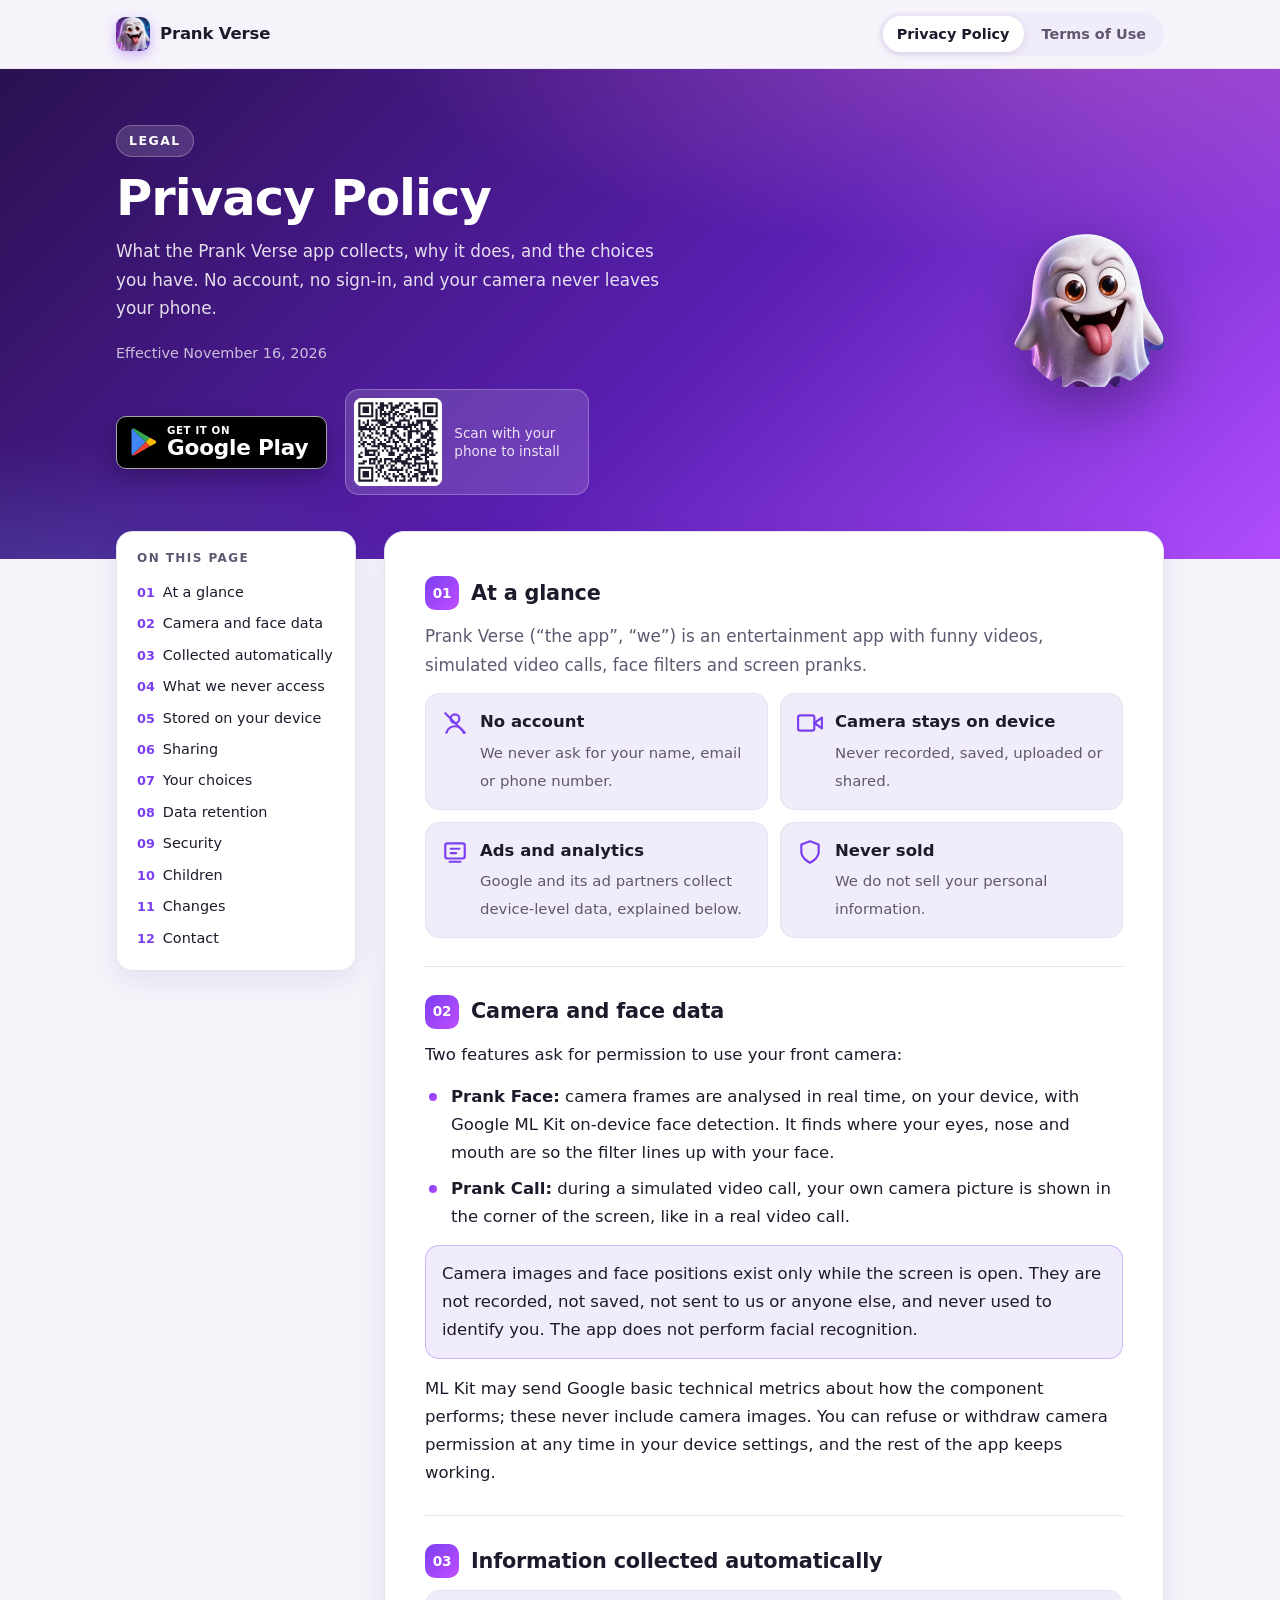
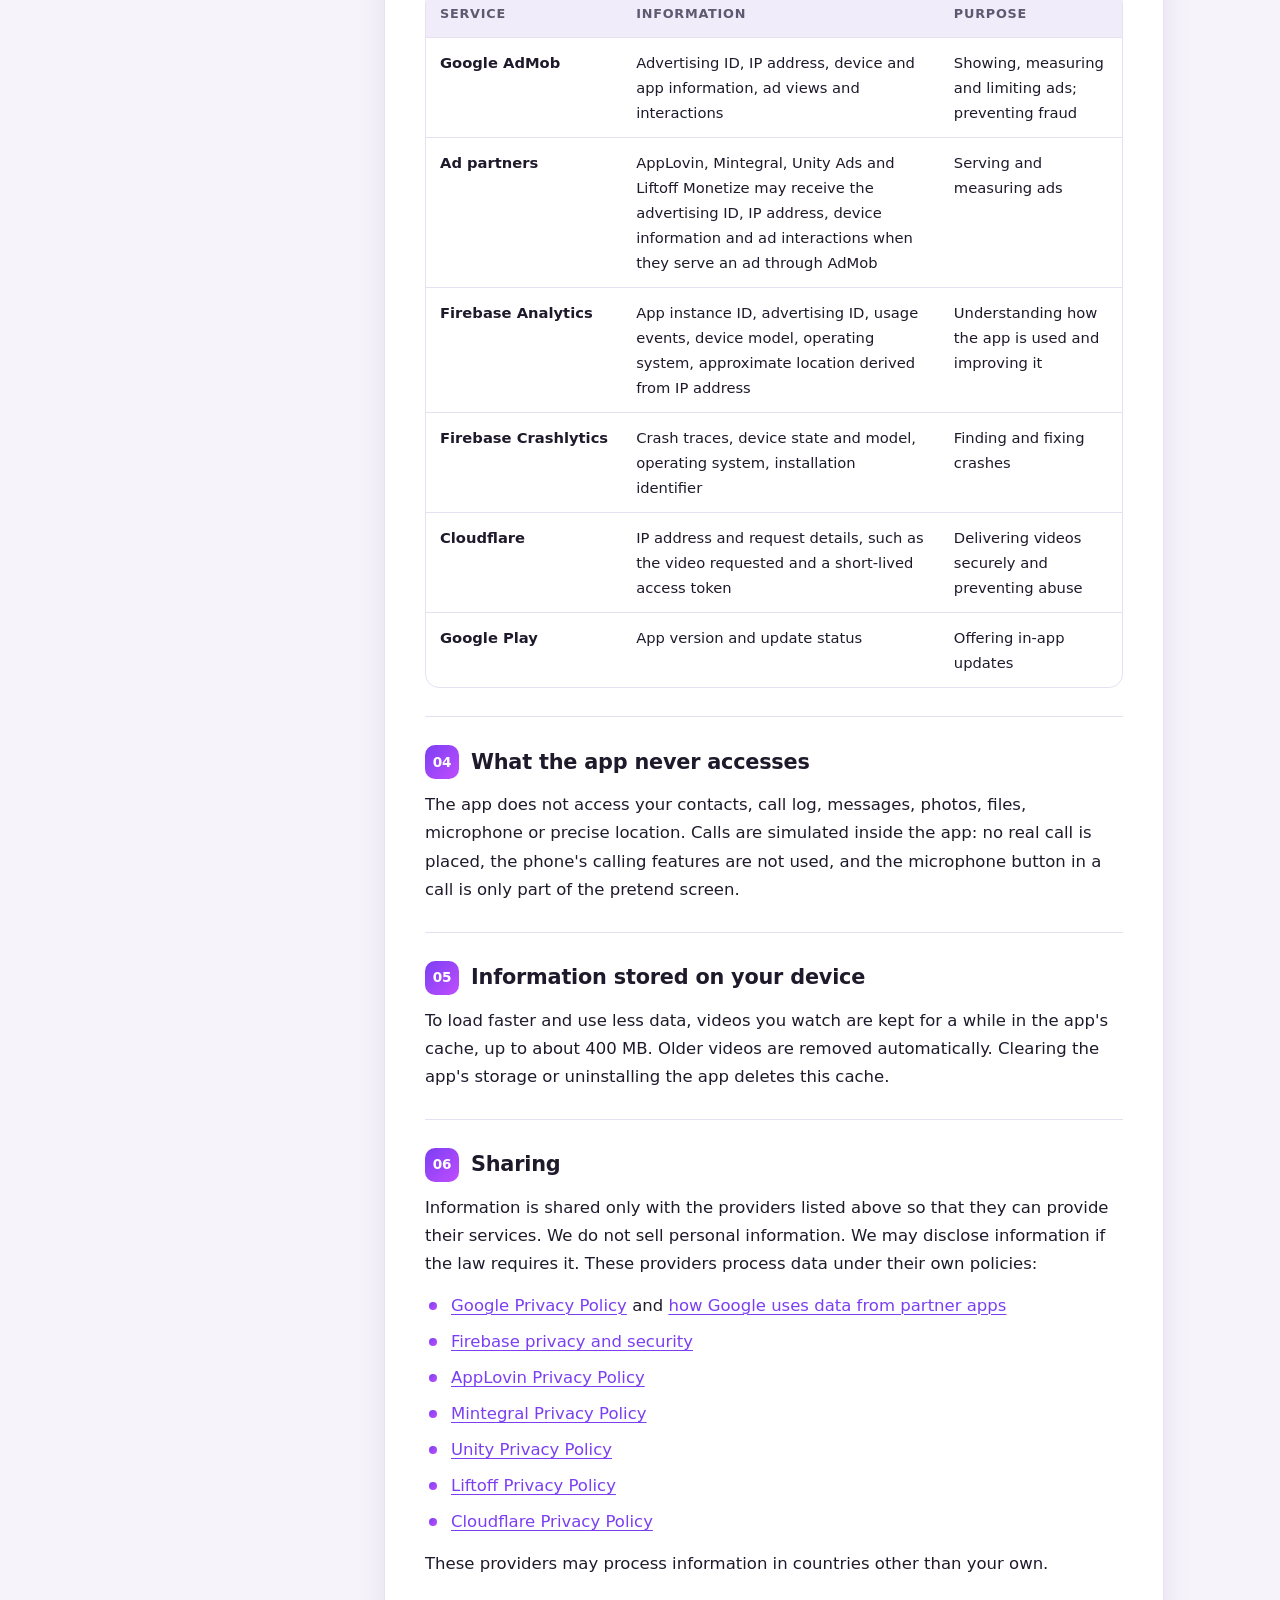
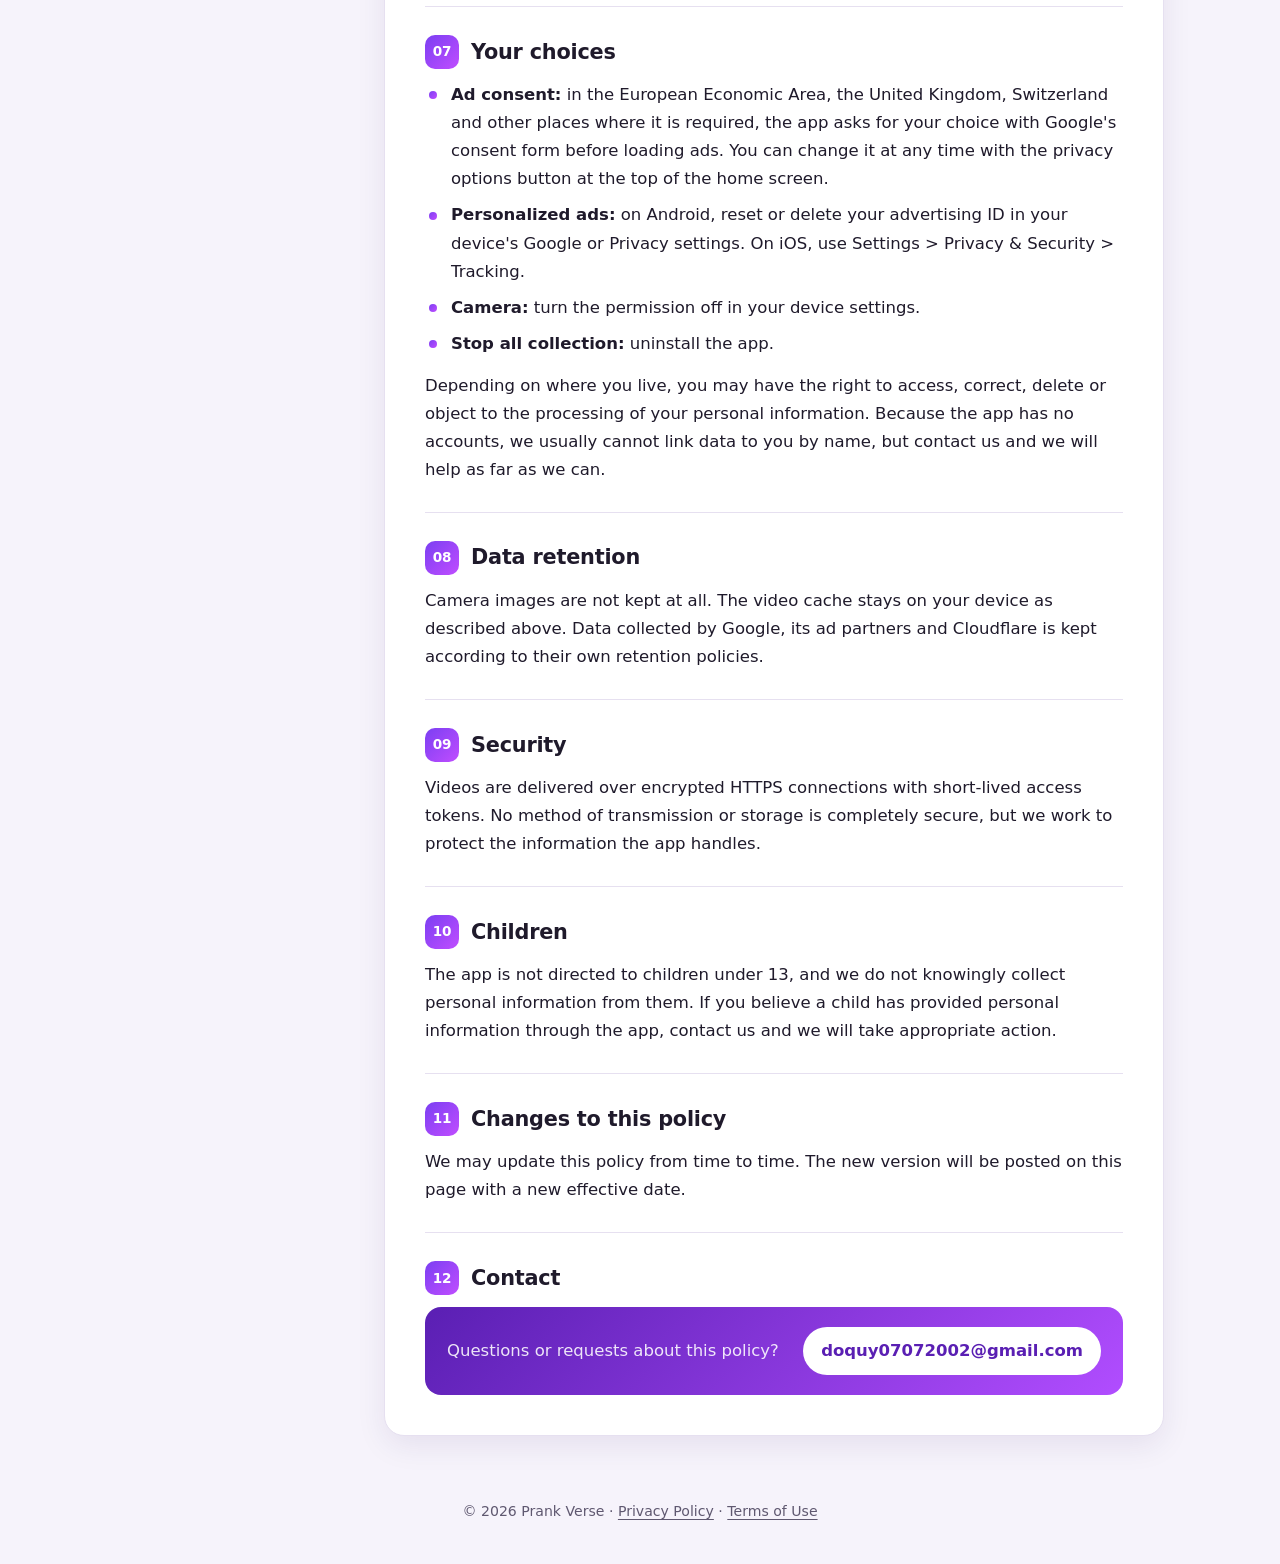
==== commit 0c13c19c: "Add a Google Play badge and QR code to the privacy page" ====
--- a/index.html
+++ b/index.html
@@ -26,6 +26,16 @@
       <h1>Privacy Policy</h1>
       <p>What the Prank Verse app collects, why it does, and the choices you have. No account, no sign-in, and your camera never leaves your phone.</p>
       <p class="dates">Effective November 16, 2026</p>
+      <div class="get-app" id="download">
+        <a class="play-badge" href="https://play.google.com/store/apps/details?id=com.brainnot.prankverse" aria-label="Get it on Google Play">
+          <svg viewBox="0 0 24 26" aria-hidden="true"><path fill="#4285F4" d="M1 .6 13.6 13 1 25.4c-.4-.3-.6-.8-.6-1.4V2C.4 1.4.6.9 1 .6z"/><path fill="#34A853" d="M1 .6 13.6 13l4-4L3.2.8C2.4.3 1.5.3 1 .6z"/><path fill="#EA4335" d="M1 25.4 13.6 13l4 4-14.4 8.2c-.8.5-1.7.5-2.2.2z"/><path fill="#FBBC04" d="m17.6 9-4 4 4 4 4.8-2.7c1.2-.7 1.2-1.9 0-2.6z"/></svg>
+          <span><small>GET IT ON</small>Google Play</span>
+        </a>
+        <figure class="qr">
+          <img src="assets/qr-play.svg" width="88" height="88" alt="QR code that opens Prank Verse on Google Play">
+          <figcaption>Scan with your phone to install</figcaption>
+        </figure>
+      </div>
     </div>
     <img class="ghost" src="assets/ghost.webp" alt="" width="150" height="153">
   </div>
--- a/assets/style.css
+++ b/assets/style.css
@@ -96,6 +96,28 @@
 .hero h1 { font-size: clamp(2rem, 5vw, 3.1rem); line-height: 1.1; margin: 0 0 12px; letter-spacing: -0.02em; }
 .hero p { margin: 0; max-width: 560px; color: rgba(255, 255, 255, 0.86); font-size: 1.05rem; }
 .hero .dates { margin-top: 18px; font-size: 0.9rem; color: rgba(255, 255, 255, 0.72); }
+/* ---- download: Play badge + QR ------------------------------------------ */
+.get-app { display: flex; align-items: center; flex-wrap: wrap; gap: 14px 18px; margin-top: 24px; }
+.play-badge {
+  display: inline-flex; align-items: center; gap: 10px;
+  background: #000; color: #fff; text-decoration: none;
+  border: 1px solid #a6a6a6; border-radius: 10px; padding: 8px 18px 8px 14px;
+  box-shadow: 0 8px 20px rgba(0, 0, 0, 0.25); transition: transform 0.15s ease, box-shadow 0.15s ease;
+}
+.play-badge:hover { color: #fff; transform: translateY(-1px); box-shadow: 0 12px 26px rgba(0, 0, 0, 0.32); }
+.play-badge:focus-visible { outline: 3px solid #fff; outline-offset: 3px; }
+.play-badge svg { width: 26px; height: 28px; flex: none; }
+.play-badge span { display: flex; flex-direction: column; font-size: 1.35rem; font-weight: 600; line-height: 1.05; letter-spacing: -0.01em; }
+.play-badge small { font-size: 0.64rem; font-weight: 600; letter-spacing: 0.06em; margin-bottom: 2px; }
+.qr {
+  display: flex; align-items: center; gap: 12px; margin: 0;
+  background: rgba(255, 255, 255, 0.14); border: 1px solid rgba(255, 255, 255, 0.25);
+  border-radius: 14px; padding: 8px 14px 8px 8px;
+}
+.qr img { display: block; width: 88px; height: 88px; border-radius: 8px; background: #fff; }
+.qr figcaption { max-width: 120px; font-size: 0.85rem; line-height: 1.35; color: rgba(255, 255, 255, 0.86); }
+@media (prefers-reduced-motion: reduce) { .play-badge { transition: none; } }
+
 .ghost { width: 150px; height: auto; filter: drop-shadow(0 18px 30px rgba(0, 0, 0, 0.35)); animation: bob 4s ease-in-out infinite; }
 @keyframes bob { 0%, 100% { transform: translateY(0) rotate(-2deg); } 50% { transform: translateY(-10px) rotate(2deg); } }
 @media (prefers-reduced-motion: reduce) { .ghost { animation: none; } html { scroll-behavior: auto; } }
